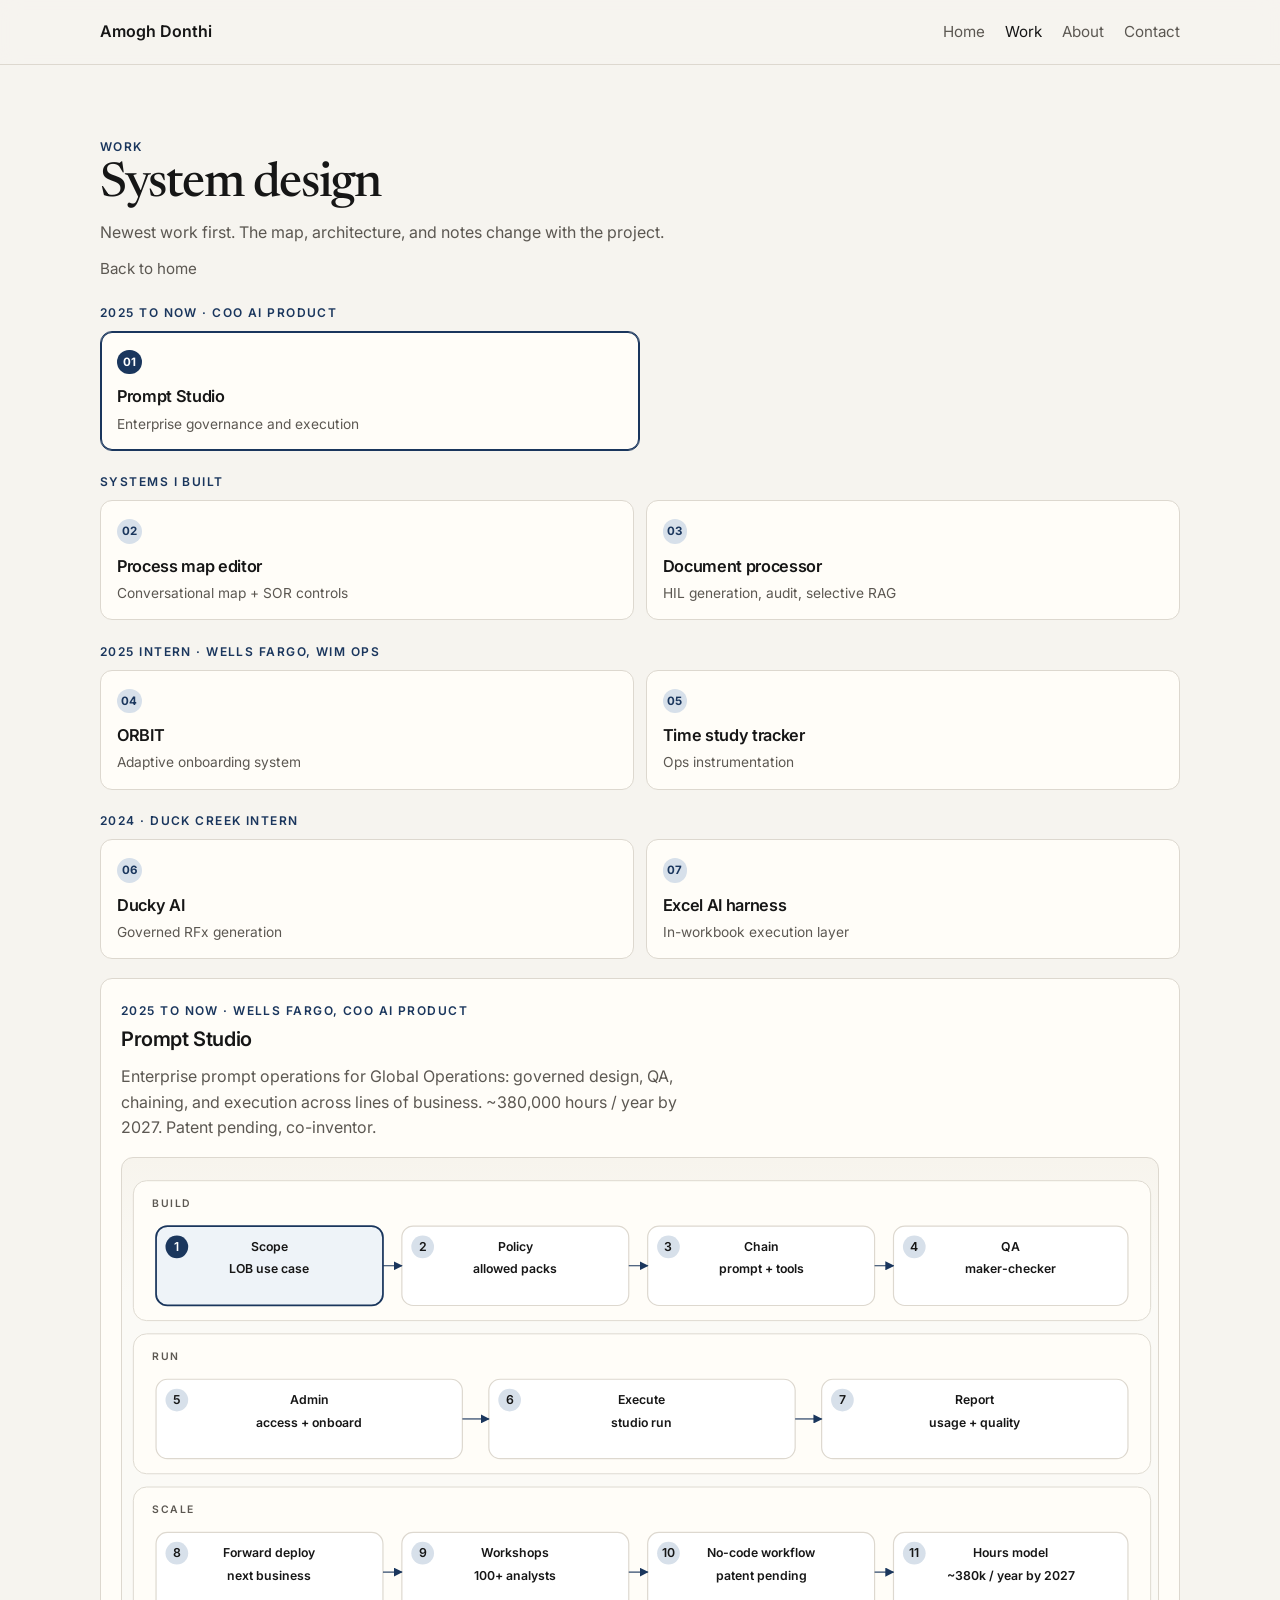
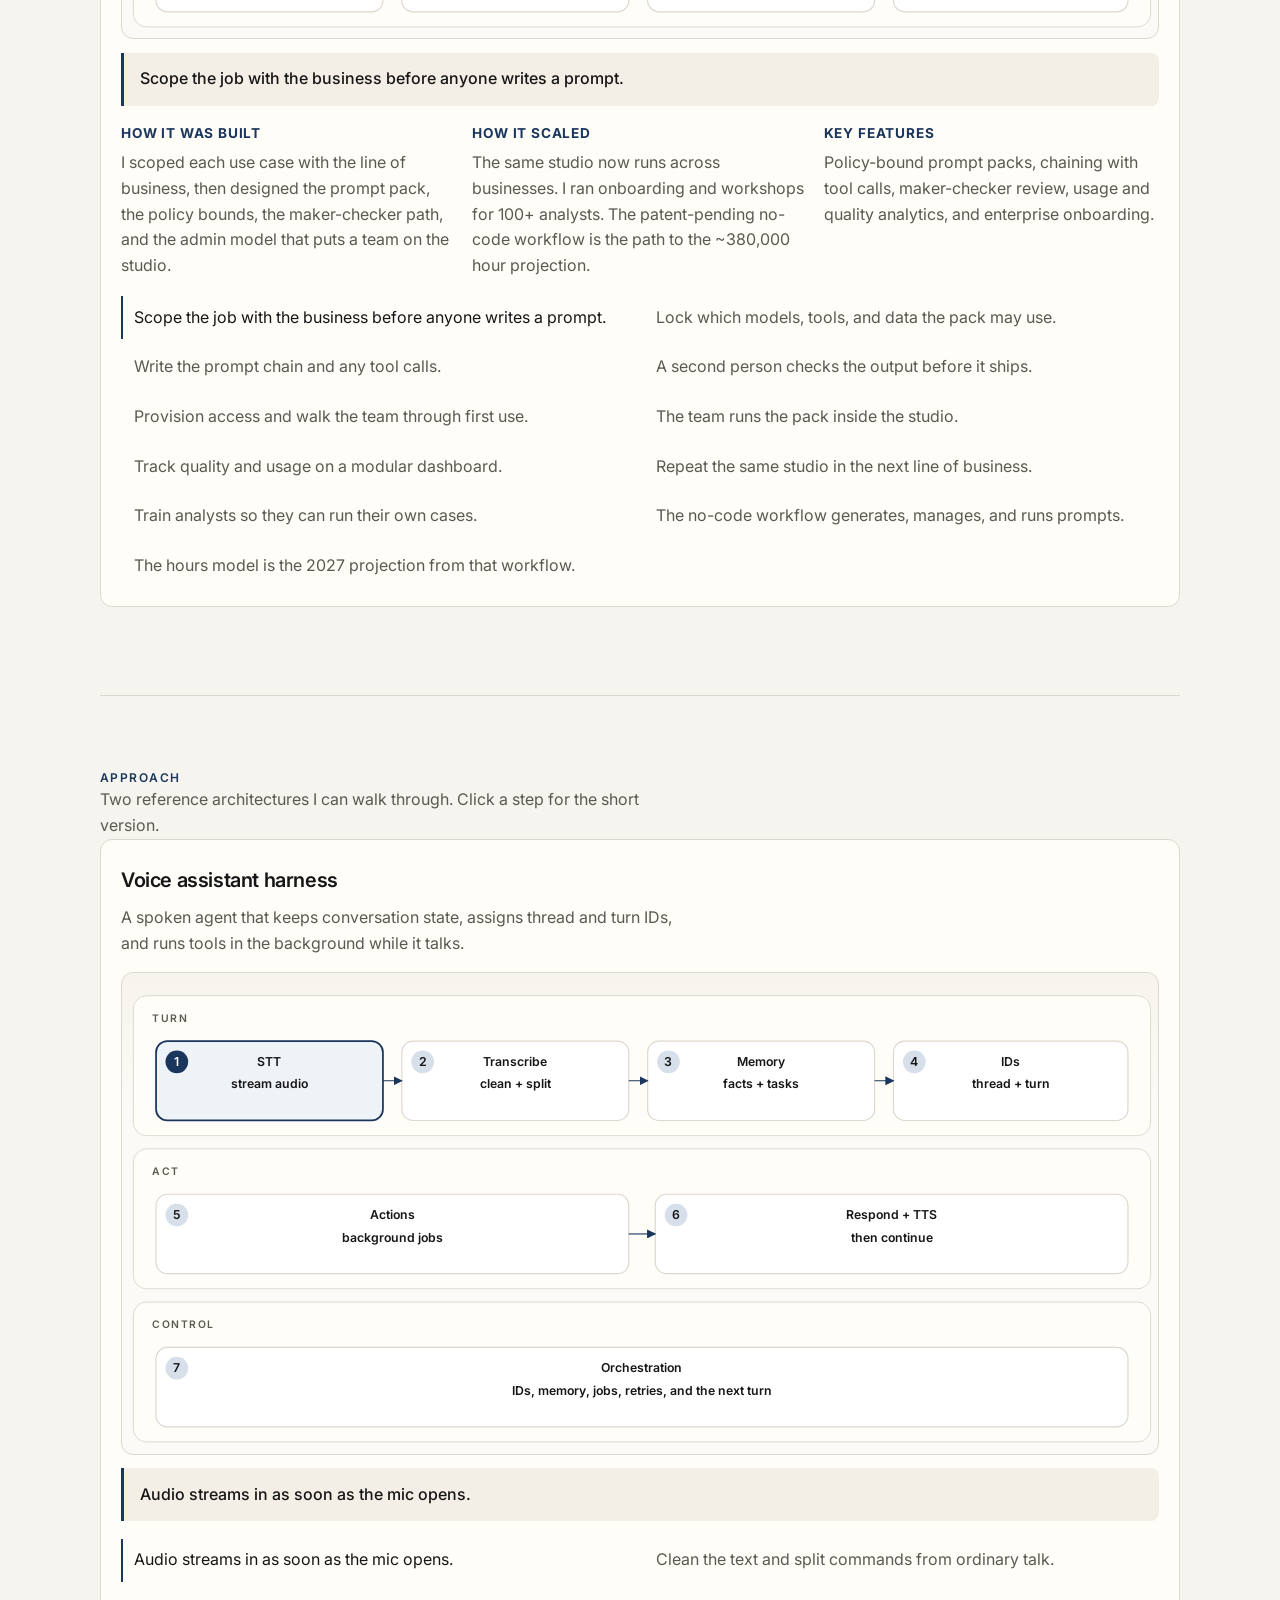
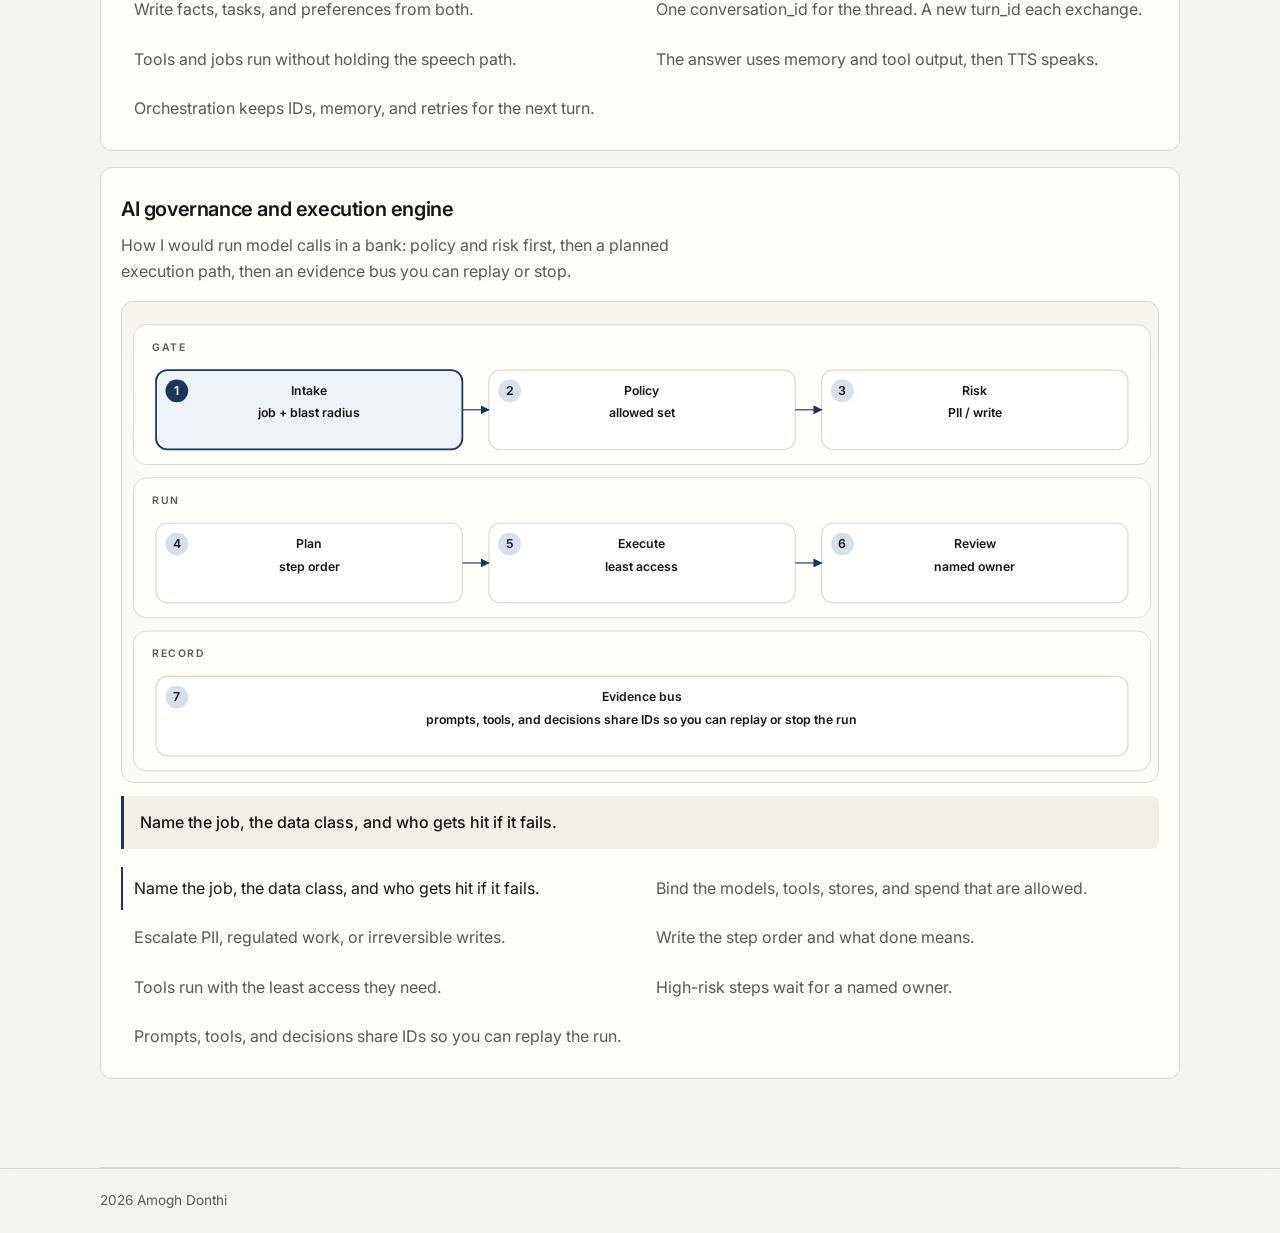
==== work.html @ f3aee554 "Add a work breakdown page and list projects newest first. Co-authored-by: Cursor <cursoragent@cursor" ====
<!DOCTYPE html>
<html lang="en">
  <head>
    <meta charset="utf-8" />
    <meta name="viewport" content="width=device-width, initial-scale=1" />
    <title>Work, Amogh Donthi</title>
    <meta
      name="description"
      content="Amogh Donthi. System design for Prompt Studio, ORBIT, and governed AI execution."
    />
    <link rel="preconnect" href="https://fonts.googleapis.com" />
    <link rel="preconnect" href="https://fonts.gstatic.com" crossorigin />
    <link
      href="https://fonts.googleapis.com/css2?family=Inter:wght@400;500;600;700&family=Newsreader:opsz,wght@6..72,500&display=swap"
      rel="stylesheet"
    />
    <link rel="stylesheet" href="styles.css" />
  </head>
  <body>
    <header class="site-header">
      <div class="wrap bar">
        <a class="logo" href="index.html">Amogh Donthi</a>
        <nav>
          <a href="index.html">Home</a>
          <a href="work.html" class="is-here">Work</a>
          <a href="index.html#about">About</a>
          <a href="index.html#contact">Contact</a>
        </nav>
      </div>
    </header>

    <main id="top">
      <section id="work" class="wrap">
        <p class="kicker">Work</p>
        <h1 class="page-title">System design</h1>
        <p class="lede">Newest work first. The map, architecture, and notes change with the project.</p>
        <p class="back"><a href="index.html">Back to home</a></p>

        <div class="era era-one">
          <p class="era-label">2025 to now · COO AI Product</p>
          <div class="acc-map" role="tablist" aria-label="Current work">
            <button type="button" role="tab" aria-selected="true" aria-controls="studio" class="acc-node is-on" data-work-tab="studio">
              <span class="acc-num">01</span>
              <strong>Prompt Studio</strong>
              <em>Enterprise governance and execution</em>
            </button>
          </div>
        </div>

        <div class="era">
          <p class="era-label">Systems I built</p>
          <div class="acc-map" role="tablist" aria-label="Built systems">
            <button type="button" role="tab" aria-selected="false" aria-controls="maps" class="acc-node" data-work-tab="maps">
              <span class="acc-num">02</span>
              <strong>Process map editor</strong>
              <em>Conversational map + SOR controls</em>
            </button>
            <button type="button" role="tab" aria-selected="false" aria-controls="docs" class="acc-node" data-work-tab="docs">
              <span class="acc-num">03</span>
              <strong>Document processor</strong>
              <em>HIL generation, audit, selective RAG</em>
            </button>
          </div>
        </div>

        <div class="era">
          <p class="era-label">2025 intern · Wells Fargo, WIM Ops</p>
          <div class="acc-map" role="tablist" aria-label="2025 intern work">
            <button type="button" role="tab" aria-selected="false" aria-controls="orbit" class="acc-node" data-work-tab="orbit">
              <span class="acc-num">04</span>
              <strong>ORBIT</strong>
              <em>Adaptive onboarding system</em>
            </button>
            <button type="button" role="tab" aria-selected="false" aria-controls="tracker" class="acc-node" data-work-tab="tracker">
              <span class="acc-num">05</span>
              <strong>Time study tracker</strong>
              <em>Ops instrumentation</em>
            </button>
          </div>
        </div>

        <div class="era">
          <p class="era-label">2024 · Duck Creek intern</p>
          <div class="acc-map" role="tablist" aria-label="2024 work">
            <button type="button" role="tab" aria-selected="false" aria-controls="ducky" class="acc-node" data-work-tab="ducky">
              <span class="acc-num">06</span>
              <strong>Ducky AI</strong>
              <em>Governed RFx generation</em>
            </button>
            <button type="button" role="tab" aria-selected="false" aria-controls="excel" class="acc-node" data-work-tab="excel">
              <span class="acc-num">07</span>
              <strong>Excel AI harness</strong>
              <em>In-workbook execution layer</em>
            </button>
          </div>
        </div>

        <article class="work-panel map" id="studio" data-work-panel="studio">
          <p class="kicker">2025 to now · Wells Fargo, COO AI Product</p>
          <h3>Prompt Studio</h3>
          <p class="lede">Enterprise prompt operations for Global Operations: governed design, QA, chaining, and execution across lines of business. ~380,000 hours / year by 2027. Patent pending, co-inventor.</p>

          <div class="diagram-shell">
            <svg class="diagram" viewBox="0 0 1100 508" role="img" aria-labelledby="map-studio">
              <title id="map-studio">Prompt Studio process map</title>
              <defs>
                <marker id="as" viewBox="0 0 10 10" refX="9" refY="5" markerWidth="8" markerHeight="8" orient="auto">
                  <path d="M0 0 L10 5 L0 10 Z" fill="#1a365d" />
                </marker>
              </defs>
              <rect class="band" x="12" y="24" width="1076" height="148" rx="14" />
              <text class="lane" x="32" y="52">Build</text>
              <g class="node is-on" data-step="scope"><rect x="36" y="72" width="240" height="84" rx="12" /><circle class="badge" cx="58" cy="94" r="12" /><text class="num" x="58" y="98">1</text><text class="ttl" x="156" y="98">Scope</text><text class="sub" x="156" y="122">LOB use case</text></g>
              <g class="node" data-step="policy"><rect x="296" y="72" width="240" height="84" rx="12" /><circle class="badge" cx="318" cy="94" r="12" /><text class="num" x="318" y="98">2</text><text class="ttl" x="416" y="98">Policy</text><text class="sub" x="416" y="122">allowed packs</text></g>
              <g class="node" data-step="chain"><rect x="556" y="72" width="240" height="84" rx="12" /><circle class="badge" cx="578" cy="94" r="12" /><text class="num" x="578" y="98">3</text><text class="ttl" x="676" y="98">Chain</text><text class="sub" x="676" y="122">prompt + tools</text></g>
              <g class="node" data-step="qa"><rect x="816" y="72" width="248" height="84" rx="12" /><circle class="badge" cx="838" cy="94" r="12" /><text class="num" x="838" y="98">4</text><text class="ttl" x="940" y="98">QA</text><text class="sub" x="940" y="122">maker-checker</text></g>
              <path class="flow" marker-end="url(#as)" d="M276 114 H296" />
              <path class="flow" marker-end="url(#as)" d="M536 114 H556" />
              <path class="flow" marker-end="url(#as)" d="M796 114 H816" />
              <rect class="band" x="12" y="186" width="1076" height="148" rx="14" />
              <text class="lane" x="32" y="214">Run</text>
              <g class="node" data-step="admin"><rect x="36" y="234" width="324" height="84" rx="12" /><circle class="badge" cx="58" cy="256" r="12" /><text class="num" x="58" y="260">5</text><text class="ttl" x="198" y="260">Admin</text><text class="sub" x="198" y="284">access + onboard</text></g>
              <g class="node" data-step="run"><rect x="388" y="234" width="324" height="84" rx="12" /><circle class="badge" cx="410" cy="256" r="12" /><text class="num" x="410" y="260">6</text><text class="ttl" x="550" y="260">Execute</text><text class="sub" x="550" y="284">studio run</text></g>
              <g class="node" data-step="report"><rect x="740" y="234" width="324" height="84" rx="12" /><circle class="badge" cx="762" cy="256" r="12" /><text class="num" x="762" y="260">7</text><text class="ttl" x="902" y="260">Report</text><text class="sub" x="902" y="284">usage + quality</text></g>
              <path class="flow" marker-end="url(#as)" d="M360 276 H388" />
              <path class="flow" marker-end="url(#as)" d="M712 276 H740" />
              <rect class="band" x="12" y="348" width="1076" height="148" rx="14" />
              <text class="lane" x="32" y="376">Scale</text>
              <g class="node" data-step="deploy"><rect x="36" y="396" width="240" height="84" rx="12" /><circle class="badge" cx="58" cy="418" r="12" /><text class="num" x="58" y="422">8</text><text class="ttl" x="156" y="422">Forward deploy</text><text class="sub" x="156" y="446">next business</text></g>
              <g class="node" data-step="teach"><rect x="296" y="396" width="240" height="84" rx="12" /><circle class="badge" cx="318" cy="418" r="12" /><text class="num" x="318" y="422">9</text><text class="ttl" x="416" y="422">Workshops</text><text class="sub" x="416" y="446">100+ analysts</text></g>
              <g class="node" data-step="patent"><rect x="556" y="396" width="240" height="84" rx="12" /><circle class="badge" cx="578" cy="418" r="12" /><text class="num" x="578" y="422">10</text><text class="ttl" x="676" y="422">No-code workflow</text><text class="sub" x="676" y="446">patent pending</text></g>
              <g class="node" data-step="hours"><rect x="816" y="396" width="248" height="84" rx="12" /><circle class="badge" cx="838" cy="418" r="12" /><text class="num" x="838" y="422">11</text><text class="ttl" x="940" y="422">Hours model</text><text class="sub" x="940" y="446">~380k / year by 2027</text></g>
              <path class="flow" marker-end="url(#as)" d="M276 438 H296" />
              <path class="flow" marker-end="url(#as)" d="M536 438 H556" />
              <path class="flow" marker-end="url(#as)" d="M796 438 H816" />
            </svg>
          </div>
          <p class="step-card">Scope the job with the business before anyone writes a prompt.</p>

          <div class="notes">
            <div>
              <h4>How it was built</h4>
              <p>I scoped each use case with the line of business, then designed the prompt pack, the policy bounds, the maker-checker path, and the admin model that puts a team on the studio.</p>
            </div>
            <div>
              <h4>How it scaled</h4>
              <p>The same studio now runs across businesses. I ran onboarding and workshops for 100+ analysts. The patent-pending no-code workflow is the path to the ~380,000 hour projection.</p>
            </div>
            <div>
              <h4>Key features</h4>
              <p>Policy-bound prompt packs, chaining with tool calls, maker-checker review, usage and quality analytics, and enterprise onboarding.</p>
            </div>
          </div>
          <ol class="steps">
            <li data-step="scope" class="is-on">Scope the job with the business before anyone writes a prompt.</li>
            <li data-step="policy">Lock which models, tools, and data the pack may use.</li>
            <li data-step="chain">Write the prompt chain and any tool calls.</li>
            <li data-step="qa">A second person checks the output before it ships.</li>
            <li data-step="admin">Provision access and walk the team through first use.</li>
            <li data-step="run">The team runs the pack inside the studio.</li>
            <li data-step="report">Track quality and usage on a modular dashboard.</li>
            <li data-step="deploy">Repeat the same studio in the next line of business.</li>
            <li data-step="teach">Train analysts so they can run their own cases.</li>
            <li data-step="patent">The no-code workflow generates, manages, and runs prompts.</li>
            <li data-step="hours">The hours model is the 2027 projection from that workflow.</li>
          </ol>
        </article>

        <article class="work-panel map" id="orbit" data-work-panel="orbit" hidden>
          <p class="kicker">2025 · Wells Fargo intern, WIM Ops</p>
          <h3>ORBIT</h3>
          <p class="lede">A state-aware onboarding system. Learner profile, content library, progress events, adaptive engine, in-flow mentor, and a manager progress view. $27M to $45M if fully rolled out at 3 to 5 percent ROI.</p>

          <div class="diagram-shell">
            <svg class="diagram" viewBox="0 0 1100 508" role="img" aria-labelledby="map-orbit">
              <title id="map-orbit">ORBIT architecture</title>
              <defs>
                <marker id="ao" viewBox="0 0 10 10" refX="9" refY="5" markerWidth="8" markerHeight="8" orient="auto">
                  <path d="M0 0 L10 5 L0 10 Z" fill="#1a365d" />
                </marker>
              </defs>
              <rect class="band" x="12" y="24" width="1076" height="148" rx="14" />
              <text class="lane" x="32" y="52">Data</text>
              <g class="node is-on" data-step="profile"><rect x="36" y="72" width="324" height="84" rx="12" /><circle class="badge" cx="58" cy="94" r="12" /><text class="num" x="58" y="98">1</text><text class="ttl" x="198" y="98">Learner profile</text><text class="sub" x="198" y="122">role, skill, history</text></g>
              <g class="node" data-step="library"><rect x="388" y="72" width="324" height="84" rx="12" /><circle class="badge" cx="410" cy="94" r="12" /><text class="num" x="410" y="98">2</text><text class="ttl" x="550" y="98">Content library</text><text class="sub" x="550" y="122">modules + checks</text></g>
              <g class="node" data-step="events"><rect x="740" y="72" width="324" height="84" rx="12" /><circle class="badge" cx="762" cy="94" r="12" /><text class="num" x="762" y="98">3</text><text class="ttl" x="902" y="98">Progress events</text><text class="sub" x="902" y="122">answers + time</text></g>
              <path class="flow" marker-end="url(#ao)" d="M360 114 H388" />
              <path class="flow" marker-end="url(#ao)" d="M712 114 H740" />
              <rect class="band" x="12" y="186" width="1076" height="148" rx="14" />
              <text class="lane" x="32" y="214">Services</text>
              <g class="node" data-step="engine"><rect x="36" y="234" width="324" height="84" rx="12" /><circle class="badge" cx="58" cy="256" r="12" /><text class="num" x="58" y="260">4</text><text class="ttl" x="198" y="260">Adaptive engine</text><text class="sub" x="198" y="284">next lesson from state</text></g>
              <g class="node" data-step="mentor"><rect x="388" y="234" width="324" height="84" rx="12" /><circle class="badge" cx="410" cy="256" r="12" /><text class="num" x="410" y="260">5</text><text class="ttl" x="550" y="260">Mentor</text><text class="sub" x="550" y="284">in-flow answers</text></g>
              <g class="node" data-step="mgrview"><rect x="740" y="234" width="324" height="84" rx="12" /><circle class="badge" cx="762" cy="256" r="12" /><text class="num" x="762" y="260">6</text><text class="ttl" x="902" y="260">Manager view</text><text class="sub" x="902" y="284">progress read-model</text></g>
              <path class="flow" marker-end="url(#ao)" d="M360 276 H388" />
              <path class="flow" marker-end="url(#ao)" d="M712 276 H740" />
              <rect class="band" x="12" y="348" width="1076" height="148" rx="14" />
              <text class="lane" x="32" y="376">Ship</text>
              <g class="node" data-step="capstone"><rect x="36" y="396" width="324" height="84" rx="12" /><circle class="badge" cx="58" cy="418" r="12" /><text class="num" x="58" y="422">7</text><text class="ttl" x="198" y="422">Capstone build</text><text class="sub" x="198" y="446">first working loop</text></g>
              <g class="node" data-step="poc"><rect x="388" y="396" width="324" height="84" rx="12" /><circle class="badge" cx="410" cy="418" r="12" /><text class="num" x="410" y="422">8</text><text class="ttl" x="550" y="422">POC in WIM Ops</text><text class="sub" x="550" y="446">proved the loop</text></g>
              <g class="node" data-step="rollout"><rect x="740" y="396" width="324" height="84" rx="12" /><circle class="badge" cx="762" cy="418" r="12" /><text class="num" x="762" y="422">9</text><text class="ttl" x="902" y="422">Rollout case</text><text class="sub" x="902" y="446">$27M to $45M / year</text></g>
              <path class="flow" marker-end="url(#ao)" d="M360 438 H388" />
              <path class="flow" marker-end="url(#ao)" d="M712 438 H740" />
            </svg>
          </div>
          <p class="step-card">Store the new hire's role, completed work, and skill state.</p>

          <div class="notes">
            <div>
              <h4>How it would be built</h4>
              <p>A profile stores role, completed work, and skill state. A library holds modules and checks. An engine selects the next lesson from that state. A mentor answers in the same session. Managers read a progress view from the event stream.</p>
            </div>
            <div>
              <h4>How it scaled</h4>
              <p>I led the capstone. The team shipped the first working loop in WIM Ops. The full-rollout case uses a 3 to 5 percent ROI and $27M to $45M a year.</p>
            </div>
            <div>
              <h4>Key features</h4>
              <p>Learner profile, event-driven progress, adaptive next-step, in-flow mentor, and a manager read-model.</p>
            </div>
          </div>
          <ol class="steps">
            <li data-step="profile" class="is-on">Store the new hire's role, completed work, and skill state.</li>
            <li data-step="library">Keep modules and checks in a content library.</li>
            <li data-step="events">Write answers and time-on-task as progress events.</li>
            <li data-step="engine">The engine picks the next lesson from current state.</li>
            <li data-step="mentor">The mentor answers questions inside the same session.</li>
            <li data-step="mgrview">Managers read a progress view from those events.</li>
            <li data-step="capstone">A capstone team built the first working loop.</li>
            <li data-step="poc">The POC showed the loop could run in WIM Ops.</li>
            <li data-step="rollout">Full rollout is the $27M to $45M case at 3 to 5 percent ROI.</li>
          </ol>
        </article>

        <article class="work-panel map" id="ducky" data-work-panel="ducky" hidden>
          <p class="kicker">2024 · Duck Creek intern</p>
          <h3>Ducky AI</h3>
          <p class="lede">GenAI RFx generation over a governed corpus. Natural-language query, first-pass draft, then human edit before anything leaves. 90% faster creation.</p>

          <div class="diagram-shell">
            <svg class="diagram" viewBox="0 0 1100 508" role="img" aria-labelledby="map-ducky">
              <title id="map-ducky">Ducky AI process map</title>
              <defs>
                <marker id="ad" viewBox="0 0 10 10" refX="9" refY="5" markerWidth="8" markerHeight="8" orient="auto">
                  <path d="M0 0 L10 5 L0 10 Z" fill="#1a365d" />
                </marker>
              </defs>
              <rect class="band" x="12" y="24" width="1076" height="148" rx="14" />
              <text class="lane" x="32" y="52">Build</text>
              <g class="node is-on" data-step="corpus"><rect x="36" y="72" width="324" height="84" rx="12" /><circle class="badge" cx="58" cy="94" r="12" /><text class="num" x="58" y="98">1</text><text class="ttl" x="198" y="98">Corpus</text><text class="sub" x="198" y="122">RFx data</text></g>
              <g class="node" data-step="ask"><rect x="388" y="72" width="324" height="84" rx="12" /><circle class="badge" cx="410" cy="94" r="12" /><text class="num" x="410" y="98">2</text><text class="ttl" x="550" y="98">Ask</text><text class="sub" x="550" y="122">plain language</text></g>
              <g class="node" data-step="draft"><rect x="740" y="72" width="324" height="84" rx="12" /><circle class="badge" cx="762" cy="94" r="12" /><text class="num" x="762" y="98">3</text><text class="ttl" x="902" y="98">Draft</text><text class="sub" x="902" y="122">GenAI material</text></g>
              <path class="flow" marker-end="url(#ad)" d="M360 114 H388" />
              <path class="flow" marker-end="url(#ad)" d="M712 114 H740" />
              <rect class="band" x="12" y="186" width="1076" height="148" rx="14" />
              <text class="lane" x="32" y="214">Review</text>
              <g class="node" data-step="edit"><rect x="36" y="234" width="500" height="84" rx="12" /><circle class="badge" cx="58" cy="256" r="12" /><text class="num" x="58" y="260">4</text><text class="ttl" x="286" y="260">Edit</text><text class="sub" x="286" y="284">human review</text></g>
              <g class="node" data-step="send"><rect x="564" y="234" width="500" height="84" rx="12" /><circle class="badge" cx="586" cy="256" r="12" /><text class="num" x="586" y="260">5</text><text class="ttl" x="814" y="260">Send</text><text class="sub" x="814" y="284">response package</text></g>
              <path class="flow" marker-end="url(#ad)" d="M536 276 H564" />
              <rect class="band" x="12" y="348" width="1076" height="148" rx="14" />
              <text class="lane" x="32" y="376">Scale</text>
              <g class="node" data-step="cut"><rect x="36" y="396" width="324" height="84" rx="12" /><circle class="badge" cx="58" cy="418" r="12" /><text class="num" x="58" y="422">6</text><text class="ttl" x="198" y="422">90% faster drafts</text><text class="sub" x="198" y="446">RFx creation time</text></g>
              <g class="node" data-step="dash"><rect x="388" y="396" width="324" height="84" rx="12" /><circle class="badge" cx="410" cy="418" r="12" /><text class="num" x="410" y="422">7</text><text class="ttl" x="550" y="422">Live dashboard</text><text class="sub" x="550" y="446">discovery metrics</text></g>
              <g class="node" data-step="sf"><rect x="740" y="396" width="324" height="84" rx="12" /><circle class="badge" cx="762" cy="418" r="12" /><text class="num" x="762" y="422">8</text><text class="ttl" x="902" y="422">Salesforce reports</text><text class="sub" x="902" y="446">83% less time, 200+ demos</text></g>
              <path class="flow" marker-end="url(#ad)" d="M360 438 H388" />
              <path class="flow" marker-end="url(#ad)" d="M712 438 H740" />
            </svg>
          </div>
          <p class="step-card">Load the RFx set the team already has.</p>

          <div class="notes">
            <div>
              <h4>How it was built</h4>
              <p>I put the team's RFx corpus behind a natural-language query, generated a first-pass draft, then required a human edit before the package left.</p>
            </div>
            <div>
              <h4>How it scaled</h4>
              <p>Draft time dropped 90 percent. The same internship also shipped a discovery dashboard and Salesforce reporting used on more than 200 demos a month, cutting validation time 83 percent.</p>
            </div>
            <div>
              <h4>Key features</h4>
              <p>Governed corpus query, draft generation, human review gate, live discovery metrics, and Salesforce-backed validation.</p>
            </div>
          </div>
          <ol class="steps">
            <li data-step="corpus" class="is-on">Load the RFx set the team already has.</li>
            <li data-step="ask">Ask for a section in ordinary language.</li>
            <li data-step="draft">The model writes the first pass.</li>
            <li data-step="edit">A person edits before it leaves the building.</li>
            <li data-step="send">The package goes out as a normal RFx response.</li>
            <li data-step="cut">Creation time dropped 90 percent.</li>
            <li data-step="dash">A live dashboard showed discovery impact.</li>
            <li data-step="sf">Salesforce reporting cut validation time 83 percent.</li>
          </ol>
        </article>

        <article class="work-panel map" id="excel" data-work-panel="excel" hidden>
          <p class="kicker">2024 · Duck Creek intern</p>
          <h3>Excel AI harness</h3>
          <p class="lede">An in-workbook AI execution layer. VBA sends sheet context to a model, then runs the returned code in Excel. I built this in 2024, ahead of Copilot in Excel.</p>

          <div class="diagram-shell">
            <svg class="diagram" viewBox="0 0 1100 508" role="img" aria-labelledby="map-excel">
              <title id="map-excel">Excel AI harness</title>
              <defs>
                <marker id="ax" viewBox="0 0 10 10" refX="9" refY="5" markerWidth="8" markerHeight="8" orient="auto">
                  <path d="M0 0 L10 5 L0 10 Z" fill="#1a365d" />
                </marker>
              </defs>
              <rect class="band" x="12" y="24" width="1076" height="148" rx="14" />
              <text class="lane" x="32" y="52">Ask</text>
              <g class="node is-on" data-step="ctx"><rect x="36" y="72" width="324" height="84" rx="12" /><circle class="badge" cx="58" cy="94" r="12" /><text class="num" x="58" y="98">1</text><text class="ttl" x="198" y="98">Sheet context</text><text class="sub" x="198" y="122">range + workbook</text></g>
              <g class="node" data-step="prompt"><rect x="388" y="72" width="324" height="84" rx="12" /><circle class="badge" cx="410" cy="94" r="12" /><text class="num" x="410" y="98">2</text><text class="ttl" x="550" y="98">Prompt</text><text class="sub" x="550" y="122">what to do in Excel</text></g>
              <g class="node" data-step="api"><rect x="740" y="72" width="324" height="84" rx="12" /><circle class="badge" cx="762" cy="94" r="12" /><text class="num" x="762" y="98">3</text><text class="ttl" x="902" y="98">AI API</text><text class="sub" x="902" y="122">VBA HTTP call</text></g>
              <path class="flow" marker-end="url(#ax)" d="M360 114 H388" />
              <path class="flow" marker-end="url(#ax)" d="M712 114 H740" />
              <rect class="band" x="12" y="186" width="1076" height="148" rx="14" />
              <text class="lane" x="32" y="214">Execute</text>
              <g class="node" data-step="code"><rect x="36" y="234" width="324" height="84" rx="12" /><circle class="badge" cx="58" cy="256" r="12" /><text class="num" x="58" y="260">4</text><text class="ttl" x="198" y="260">Returned code</text><text class="sub" x="198" y="284">commands from the model</text></g>
              <g class="node" data-step="runvba"><rect x="388" y="234" width="324" height="84" rx="12" /><circle class="badge" cx="410" cy="256" r="12" /><text class="num" x="410" y="260">5</text><text class="ttl" x="550" y="260">Run in VBA</text><text class="sub" x="550" y="284">execute in the sheet</text></g>
              <g class="node" data-step="write"><rect x="740" y="234" width="324" height="84" rx="12" /><circle class="badge" cx="762" cy="256" r="12" /><text class="num" x="762" y="260">6</text><text class="ttl" x="902" y="260">Write cells</text><text class="sub" x="902" y="284">result in the workbook</text></g>
              <path class="flow" marker-end="url(#ax)" d="M360 276 H388" />
              <path class="flow" marker-end="url(#ax)" d="M712 276 H740" />
              <rect class="band" x="12" y="348" width="1076" height="148" rx="14" />
              <text class="lane" x="32" y="376">Use</text>
              <g class="node" data-step="cmd"><rect x="36" y="396" width="500" height="84" rx="12" /><circle class="badge" cx="58" cy="418" r="12" /><text class="num" x="58" y="422">7</text><text class="ttl" x="286" y="422">In-sheet commands</text><text class="sub" x="286" y="446">ask, then the sheet changes</text></g>
              <g class="node" data-step="harness"><rect x="564" y="396" width="500" height="84" rx="12" /><circle class="badge" cx="586" cy="418" r="12" /><text class="num" x="586" y="422">8</text><text class="ttl" x="814" y="422">Excel harness</text><text class="sub" x="814" y="446">2024, before Copilot in Excel</text></g>
              <path class="flow" marker-end="url(#ax)" d="M536 438 H564" />
            </svg>
          </div>
          <p class="step-card">Read the active range and workbook context.</p>

          <div class="notes">
            <div>
              <h4>How it was built</h4>
              <p>A VBA macro sends range and workbook context to an AI API. The model returns commands as code. The macro executes those commands in Excel and writes the result back to the sheet.</p>
            </div>
            <div>
              <h4>How it scaled</h4>
              <p>The same execution layer can fill, format, or calculate from a prompt without leaving the workbook.</p>
            </div>
            <div>
              <h4>Key features</h4>
              <p>Sheet-context capture, VBA-to-API call, in-sheet code execution, and iterative commands from the workbook.</p>
            </div>
          </div>
          <ol class="steps">
            <li data-step="ctx" class="is-on">Read the active range and workbook context.</li>
            <li data-step="prompt">Say what should happen in the sheet.</li>
            <li data-step="api">The VBA macro calls the AI API.</li>
            <li data-step="code">The model returns commands as code.</li>
            <li data-step="runvba">VBA executes those commands in Excel.</li>
            <li data-step="write">The result lands in the workbook cells.</li>
            <li data-step="cmd">You stay in the sheet and keep asking.</li>
            <li data-step="harness">This was an Excel harness I built in 2024, ahead of Copilot in Excel.</li>
          </ol>
        </article>

        <article class="work-panel map" id="tracker" data-work-panel="tracker" hidden>
          <p class="kicker">2025 · Wells Fargo intern, WIM Ops</p>
          <h3>Time study tracker</h3>
          <p class="lede">Ops instrumentation in VBA: track, log, and notate a running study, write fields to cells, then tabulate and chart the selection. Throughput went from 2 studies a week to 8. ~$300K soft save. I also automated CDSC worksheets from 5 hours to 3.</p>

          <div class="diagram-shell">
            <svg class="diagram" viewBox="0 0 1100 508" role="img" aria-labelledby="map-tracker">
              <title id="map-tracker">Time study tracker</title>
              <defs>
                <marker id="at" viewBox="0 0 10 10" refX="9" refY="5" markerWidth="8" markerHeight="8" orient="auto">
                  <path d="M0 0 L10 5 L0 10 Z" fill="#1a365d" />
                </marker>
              </defs>
              <rect class="band" x="12" y="24" width="1076" height="148" rx="14" />
              <text class="lane" x="32" y="52">Capture</text>
              <g class="node is-on" data-step="track"><rect x="36" y="72" width="324" height="84" rx="12" /><circle class="badge" cx="58" cy="94" r="12" /><text class="num" x="58" y="98">1</text><text class="ttl" x="198" y="98">Track</text><text class="sub" x="198" y="122">running study time</text></g>
              <g class="node" data-step="log"><rect x="388" y="72" width="324" height="84" rx="12" /><circle class="badge" cx="410" cy="94" r="12" /><text class="num" x="410" y="98">2</text><text class="ttl" x="550" y="98">Log</text><text class="sub" x="550" y="122">write each interval</text></g>
              <g class="node" data-step="note"><rect x="740" y="72" width="324" height="84" rx="12" /><circle class="badge" cx="762" cy="94" r="12" /><text class="num" x="762" y="98">3</text><text class="ttl" x="902" y="98">Notate</text><text class="sub" x="902" y="122">label the observation</text></g>
              <path class="flow" marker-end="url(#at)" d="M360 114 H388" />
              <path class="flow" marker-end="url(#at)" d="M712 114 H740" />
              <rect class="band" x="12" y="186" width="1076" height="148" rx="14" />
              <text class="lane" x="32" y="214">Sheet</text>
              <g class="node" data-step="cells"><rect x="36" y="234" width="324" height="84" rx="12" /><circle class="badge" cx="58" cy="256" r="12" /><text class="num" x="58" y="260">4</text><text class="ttl" x="198" y="260">Store in cells</text><text class="sub" x="198" y="284">split fields</text></g>
              <g class="node" data-step="tabulate"><rect x="388" y="234" width="324" height="84" rx="12" /><circle class="badge" cx="410" cy="256" r="12" /><text class="num" x="410" y="260">5</text><text class="ttl" x="550" y="260">Tabulate</text><text class="sub" x="550" y="284">selected rows</text></g>
              <g class="node" data-step="viz"><rect x="740" y="234" width="324" height="84" rx="12" /><circle class="badge" cx="762" cy="256" r="12" /><text class="num" x="762" y="260">6</text><text class="ttl" x="902" y="260">Visualize</text><text class="sub" x="902" y="284">charts from the selection</text></g>
              <path class="flow" marker-end="url(#at)" d="M360 276 H388" />
              <path class="flow" marker-end="url(#at)" d="M712 276 H740" />
              <rect class="band" x="12" y="348" width="1076" height="148" rx="14" />
              <text class="lane" x="32" y="376">Scale</text>
              <g class="node" data-step="fourx"><rect x="36" y="396" width="324" height="84" rx="12" /><circle class="badge" cx="58" cy="418" r="12" /><text class="num" x="58" y="422">7</text><text class="ttl" x="198" y="422">2 to 8 studies / week</text><text class="sub" x="198" y="446">4x throughput</text></g>
              <g class="node" data-step="save"><rect x="388" y="396" width="324" height="84" rx="12" /><circle class="badge" cx="410" cy="418" r="12" /><text class="num" x="410" y="422">8</text><text class="ttl" x="550" y="422">~$300K soft save</text><text class="sub" x="550" y="446">time study work</text></g>
              <g class="node" data-step="cdsc-hours"><rect x="740" y="396" width="324" height="84" rx="12" /><circle class="badge" cx="762" cy="418" r="12" /><text class="num" x="762" y="422">9</text><text class="ttl" x="902" y="422">CDSC 5 hours to 3</text><text class="sub" x="902" y="446">worksheet automation</text></g>
              <path class="flow" marker-end="url(#at)" d="M360 438 H388" />
              <path class="flow" marker-end="url(#at)" d="M712 438 H740" />
            </svg>
          </div>
          <p class="step-card">Start the VBA timer on a running study.</p>

          <div class="notes">
            <div>
              <h4>How it was built</h4>
              <p>The macro tracks running study time, logs each interval, and notates the observation. It writes those fields into separate cells. You select rows, tabulate them, and generate charts from that selection. I also automated the CDSC worksheet.</p>
            </div>
            <div>
              <h4>How it scaled</h4>
              <p>Throughput went from two studies a week to eight. Soft savings were about $300K. CDSC prep went from five hours to three.</p>
            </div>
            <div>
              <h4>Key features</h4>
              <p>Interval capture, notation, cell-level storage, selection tabulation, and charts from that set.</p>
            </div>
          </div>
          <ol class="steps">
            <li data-step="track" class="is-on">Start the VBA timer on a running study.</li>
            <li data-step="log">Log each interval as it closes.</li>
            <li data-step="note">Notate what was observed in that interval.</li>
            <li data-step="cells">Write time, note, and study id into separate cells.</li>
            <li data-step="tabulate">Select rows and tabulate them.</li>
            <li data-step="viz">Generate visualizations from that selection.</li>
            <li data-step="fourx">Collectors moved from two studies a week to eight.</li>
            <li data-step="save">That change is the ~$300K soft save.</li>
            <li data-step="cdsc-hours">CDSC prep dropped from five hours to three.</li>
          </ol>
        </article>

        <article class="work-panel map" id="maps" data-work-panel="maps" hidden>
          <p class="kicker">Built system</p>
          <h3>Process map editor</h3>
          <p class="lede">A conversational process-map editor. Requirements and source docs become a live graph. Select a node, talk to it or edit it, and the map updates. Then connect a system of record so controls stay aligned with the live process.</p>

          <div class="diagram-shell">
            <svg class="diagram" viewBox="0 0 1100 508" role="img" aria-labelledby="map-maps">
              <title id="map-maps">Process map editor</title>
              <defs>
                <marker id="am" viewBox="0 0 10 10" refX="9" refY="5" markerWidth="8" markerHeight="8" orient="auto">
                  <path d="M0 0 L10 5 L0 10 Z" fill="#1a365d" />
                </marker>
              </defs>
              <rect class="band" x="12" y="24" width="1076" height="148" rx="14" />
              <text class="lane" x="32" y="52">Gather</text>
              <g class="node is-on" data-step="reqs"><rect x="36" y="72" width="324" height="84" rx="12" /><circle class="badge" cx="58" cy="94" r="12" /><text class="num" x="58" y="98">1</text><text class="ttl" x="198" y="98">Requirements</text><text class="sub" x="198" y="122">scope the process</text></g>
              <g class="node" data-step="bizdocs"><rect x="388" y="72" width="324" height="84" rx="12" /><circle class="badge" cx="410" cy="94" r="12" /><text class="num" x="410" y="98">2</text><text class="ttl" x="550" y="98">Business docs</text><text class="sub" x="550" y="122">existing write-ups</text></g>
              <g class="node" data-step="draw"><rect x="740" y="72" width="324" height="84" rx="12" /><circle class="badge" cx="762" cy="94" r="12" /><text class="num" x="762" y="98">3</text><text class="ttl" x="902" y="98">Generate map</text><text class="sub" x="902" y="122">first diagram</text></g>
              <path class="flow" marker-end="url(#am)" d="M360 114 H388" />
              <path class="flow" marker-end="url(#am)" d="M712 114 H740" />
              <rect class="band" x="12" y="186" width="1076" height="148" rx="14" />
              <text class="lane" x="32" y="214">Edit</text>
              <g class="node" data-step="select"><rect x="36" y="234" width="324" height="84" rx="12" /><circle class="badge" cx="58" cy="256" r="12" /><text class="num" x="58" y="260">4</text><text class="ttl" x="198" y="260">Select</text><text class="sub" x="198" y="284">click a node</text></g>
              <g class="node" data-step="talk"><rect x="388" y="234" width="324" height="84" rx="12" /><circle class="badge" cx="410" cy="256" r="12" /><text class="num" x="410" y="260">5</text><text class="ttl" x="550" y="260">Talk or edit</text><text class="sub" x="550" y="284">change the step</text></g>
              <g class="node" data-step="apply"><rect x="740" y="234" width="324" height="84" rx="12" /><circle class="badge" cx="762" cy="256" r="12" /><text class="num" x="762" y="260">6</text><text class="ttl" x="902" y="260">Apply</text><text class="sub" x="902" y="284">map updates itself</text></g>
              <path class="flow" marker-end="url(#am)" d="M360 276 H388" />
              <path class="flow" marker-end="url(#am)" d="M712 276 H740" />
              <rect class="band" x="12" y="348" width="1076" height="148" rx="14" />
              <text class="lane" x="32" y="376">Align</text>
              <g class="node" data-step="sor"><rect x="36" y="396" width="500" height="84" rx="12" /><circle class="badge" cx="58" cy="418" r="12" /><text class="num" x="58" y="422">7</text><text class="ttl" x="286" y="422">Connect SOR</text><text class="sub" x="286" y="446">external system of record</text></g>
              <g class="node" data-step="controls"><rect x="564" y="396" width="500" height="84" rx="12" /><circle class="badge" cx="586" cy="418" r="12" /><text class="num" x="586" y="422">8</text><text class="ttl" x="814" y="422">Align controls</text><text class="sub" x="814" y="446">map matches the live process</text></g>
              <path class="flow" marker-end="url(#am)" d="M536 438 H564" />
            </svg>
          </div>
          <p class="step-card">Collect the requirements that name the process.</p>

          <div class="notes">
            <div>
              <h4>How it was built</h4>
              <p>Requirements and existing business docs generate the first process map. You select a node, edit it, or describe the change in language. The diagram updates from that input.</p>
            </div>
            <div>
              <h4>How it scaled</h4>
              <p>The same map can connect to an external system of record so controls stay aligned with the live process.</p>
            </div>
            <div>
              <h4>Key features</h4>
              <p>Document intake, conversational node edit, automatic graph updates, and system-of-record control alignment.</p>
            </div>
          </div>
          <ol class="steps">
            <li data-step="reqs" class="is-on">Collect the requirements that name the process.</li>
            <li data-step="bizdocs">Pull in the write-ups the team already has.</li>
            <li data-step="draw">Generate the first process map from that set.</li>
            <li data-step="select">Click a node on the map.</li>
            <li data-step="talk">Edit the step or describe the change in language.</li>
            <li data-step="apply">The diagram updates from that change.</li>
            <li data-step="sor">Connect an external system of record.</li>
            <li data-step="controls">Align the map controls with the live process.</li>
          </ol>
        </article>

        <article class="work-panel map" id="docs" data-work-panel="docs" hidden>
          <p class="kicker">Built system</p>
          <h3>Document processor</h3>
          <p class="lede">Large-document intake reduced to a minimized reasoning set. That set drives a standard output document, human-in-the-loop review, a full-step audit log, and selective RAG for later agent work.</p>

          <div class="diagram-shell">
            <svg class="diagram" viewBox="0 0 1100 508" role="img" aria-labelledby="map-docs">
              <title id="map-docs">Document processor</title>
              <defs>
                <marker id="adoc" viewBox="0 0 10 10" refX="9" refY="5" markerWidth="8" markerHeight="8" orient="auto">
                  <path d="M0 0 L10 5 L0 10 Z" fill="#1a365d" />
                </marker>
              </defs>
              <rect class="band" x="12" y="24" width="1076" height="148" rx="14" />
              <text class="lane" x="32" y="52">Intake</text>
              <g class="node is-on" data-step="collect"><rect x="36" y="72" width="324" height="84" rx="12" /><circle class="badge" cx="58" cy="94" r="12" /><text class="num" x="58" y="98">1</text><text class="ttl" x="198" y="98">Collect</text><text class="sub" x="198" y="122">PDFs, sheets, files</text></g>
              <g class="node" data-step="minimize"><rect x="388" y="72" width="324" height="84" rx="12" /><circle class="badge" cx="410" cy="94" r="12" /><text class="num" x="410" y="98">2</text><text class="ttl" x="550" y="98">Minimize</text><text class="sub" x="550" y="122">working set for reasoning</text></g>
              <g class="node" data-step="semantic"><rect x="740" y="72" width="324" height="84" rx="12" /><circle class="badge" cx="762" cy="94" r="12" /><text class="num" x="762" y="98">3</text><text class="ttl" x="902" y="98">Semantic store</text><text class="sub" x="902" y="122">reason over the set</text></g>
              <path class="flow" marker-end="url(#adoc)" d="M360 114 H388" />
              <path class="flow" marker-end="url(#adoc)" d="M712 114 H740" />
              <rect class="band" x="12" y="186" width="1076" height="148" rx="14" />
              <text class="lane" x="32" y="214">Generate</text>
              <g class="node" data-step="reason"><rect x="36" y="234" width="324" height="84" rx="12" /><circle class="badge" cx="58" cy="256" r="12" /><text class="num" x="58" y="260">4</text><text class="ttl" x="198" y="260">Reason</text><text class="sub" x="198" y="284">over the reduced set</text></g>
              <g class="node" data-step="output"><rect x="388" y="234" width="324" height="84" rx="12" /><circle class="badge" cx="410" cy="256" r="12" /><text class="num" x="410" y="260">5</text><text class="ttl" x="550" y="260">Standard output</text><text class="sub" x="550" y="284">generated document</text></g>
              <g class="node" data-step="hil"><rect x="740" y="234" width="324" height="84" rx="12" /><circle class="badge" cx="762" cy="256" r="12" /><text class="num" x="762" y="260">6</text><text class="ttl" x="902" y="260">HIL review</text><text class="sub" x="902" y="284">approve before ship</text></g>
              <path class="flow" marker-end="url(#adoc)" d="M360 276 H388" />
              <path class="flow" marker-end="url(#adoc)" d="M712 276 H740" />
              <rect class="band" x="12" y="348" width="1076" height="148" rx="14" />
              <text class="lane" x="32" y="376">Govern</text>
              <g class="node" data-step="audit"><rect x="36" y="396" width="500" height="84" rx="12" /><circle class="badge" cx="58" cy="418" r="12" /><text class="num" x="58" y="422">7</text><text class="ttl" x="286" y="422">Audit log</text><text class="sub" x="286" y="446">intake and creation, every step</text></g>
              <g class="node" data-step="rag"><rect x="564" y="396" width="500" height="84" rx="12" /><circle class="badge" cx="586" cy="418" r="12" /><text class="num" x="586" y="422">8</text><text class="ttl" x="814" y="422">Selective RAG</text><text class="sub" x="814" y="446">agent handoff</text></g>
              <path class="flow" marker-end="url(#adoc)" d="M536 438 H564" />
            </svg>
          </div>
          <p class="step-card">Bring in the PDFs, spreadsheets, and other source files.</p>

          <div class="notes">
            <div>
              <h4>How it was built</h4>
              <p>Intake reduces large PDFs and spreadsheets to a smaller working set so the model can reason over them. That set drives a standard output document. A person reviews it before it ships.</p>
            </div>
            <div>
              <h4>How it scaled</h4>
              <p>Every intake and generation step writes an audit log. The same store can be used as selective RAG when an agent needs the data later.</p>
            </div>
            <div>
              <h4>Key features</h4>
              <p>Document intake, minimized reasoning set, standard generation, human approval, full-step audit, and selective RAG handoff.</p>
            </div>
          </div>
          <ol class="steps">
            <li data-step="collect" class="is-on">Bring in the PDFs, spreadsheets, and other source files.</li>
            <li data-step="minimize">Cut them down to a working set the model can reason over.</li>
            <li data-step="semantic">Store that set so later steps use the same facts.</li>
            <li data-step="reason">Reason over the reduced set.</li>
            <li data-step="output">Generate a standard output document.</li>
            <li data-step="hil">A person reviews and approves before it ships.</li>
            <li data-step="audit">Log intake and creation at every step.</li>
            <li data-step="rag">Use the store as selective RAG when an agent needs the data.</li>
          </ol>
        </article>
      </section>

      <section id="approach" class="wrap">
        <p class="kicker">Approach</p>
        <p class="lede">Two reference architectures I can walk through. Click a step for the short version.</p>

        <article class="system map">
          <h3>Voice assistant harness</h3>
          <p class="lede">A spoken agent that keeps conversation state, assigns thread and turn IDs, and runs tools in the background while it talks.</p>
          <div class="diagram-shell">
            <svg class="diagram" viewBox="0 0 1100 508" role="img" aria-labelledby="map-voice">
              <title id="map-voice">Voice assistant harness</title>
              <defs>
                <marker id="av" viewBox="0 0 10 10" refX="9" refY="5" markerWidth="8" markerHeight="8" orient="auto">
                  <path d="M0 0 L10 5 L0 10 Z" fill="#1a365d" />
                </marker>
              </defs>
              <rect class="band" x="12" y="24" width="1076" height="148" rx="14" />
              <text class="lane" x="32" y="52">Turn</text>
              <g class="node is-on" data-step="stt"><rect x="36" y="72" width="240" height="84" rx="12" /><circle class="badge" cx="58" cy="94" r="12" /><text class="num" x="58" y="98">1</text><text class="ttl" x="156" y="98">STT</text><text class="sub" x="156" y="122">stream audio</text></g>
              <g class="node" data-step="transcribe"><rect x="296" y="72" width="240" height="84" rx="12" /><circle class="badge" cx="318" cy="94" r="12" /><text class="num" x="318" y="98">2</text><text class="ttl" x="416" y="98">Transcribe</text><text class="sub" x="416" y="122">clean + split</text></g>
              <g class="node" data-step="memory"><rect x="556" y="72" width="240" height="84" rx="12" /><circle class="badge" cx="578" cy="94" r="12" /><text class="num" x="578" y="98">3</text><text class="ttl" x="676" y="98">Memory</text><text class="sub" x="676" y="122">facts + tasks</text></g>
              <g class="node" data-step="ids"><rect x="816" y="72" width="248" height="84" rx="12" /><circle class="badge" cx="838" cy="94" r="12" /><text class="num" x="838" y="98">4</text><text class="ttl" x="940" y="98">IDs</text><text class="sub" x="940" y="122">thread + turn</text></g>
              <path class="flow" marker-end="url(#av)" d="M276 114 H296" />
              <path class="flow" marker-end="url(#av)" d="M536 114 H556" />
              <path class="flow" marker-end="url(#av)" d="M796 114 H816" />
              <rect class="band" x="12" y="186" width="1076" height="148" rx="14" />
              <text class="lane" x="32" y="214">Act</text>
              <g class="node" data-step="actions"><rect x="36" y="234" width="500" height="84" rx="12" /><circle class="badge" cx="58" cy="256" r="12" /><text class="num" x="58" y="260">5</text><text class="ttl" x="286" y="260">Actions</text><text class="sub" x="286" y="284">background jobs</text></g>
              <g class="node" data-step="response"><rect x="564" y="234" width="500" height="84" rx="12" /><circle class="badge" cx="586" cy="256" r="12" /><text class="num" x="586" y="260">6</text><text class="ttl" x="814" y="260">Respond + TTS</text><text class="sub" x="814" y="284">then continue</text></g>
              <path class="flow" marker-end="url(#av)" d="M536 276 H564" />
              <rect class="band" x="12" y="348" width="1076" height="148" rx="14" />
              <text class="lane" x="32" y="376">Control</text>
              <g class="node" data-step="orch"><rect x="36" y="396" width="1028" height="84" rx="12" /><circle class="badge" cx="58" cy="418" r="12" /><text class="num" x="58" y="422">7</text><text class="ttl" x="550" y="422">Orchestration</text><text class="sub" x="550" y="446">IDs, memory, jobs, retries, and the next turn</text></g>
            </svg>
          </div>
          <p class="step-card">Audio streams in as soon as the mic opens.</p>
          <ol class="steps">
            <li data-step="stt" class="is-on">Audio streams in as soon as the mic opens.</li>
            <li data-step="transcribe">Clean the text and split commands from ordinary talk.</li>
            <li data-step="memory">Write facts, tasks, and preferences from both.</li>
            <li data-step="ids">One conversation_id for the thread. A new turn_id each exchange.</li>
            <li data-step="actions">Tools and jobs run without holding the speech path.</li>
            <li data-step="response">The answer uses memory and tool output, then TTS speaks.</li>
            <li data-step="orch">Orchestration keeps IDs, memory, and retries for the next turn.</li>
          </ol>
        </article>

        <article class="system map">
          <h3>AI governance and execution engine</h3>
          <p class="lede">How I would run model calls in a bank: policy and risk first, then a planned execution path, then an evidence bus you can replay or stop.</p>
          <div class="diagram-shell">
            <svg class="diagram" viewBox="0 0 1100 508" role="img" aria-labelledby="map-gov">
              <title id="map-gov">Governance and execution engine</title>
              <defs>
                <marker id="ag" viewBox="0 0 10 10" refX="9" refY="5" markerWidth="8" markerHeight="8" orient="auto">
                  <path d="M0 0 L10 5 L0 10 Z" fill="#1a365d" />
                </marker>
              </defs>
              <rect class="band" x="12" y="24" width="1076" height="148" rx="14" />
              <text class="lane" x="32" y="52">Gate</text>
              <g class="node is-on" data-step="intake"><rect x="36" y="72" width="324" height="84" rx="12" /><circle class="badge" cx="58" cy="94" r="12" /><text class="num" x="58" y="98">1</text><text class="ttl" x="198" y="98">Intake</text><text class="sub" x="198" y="122">job + blast radius</text></g>
              <g class="node" data-step="policy"><rect x="388" y="72" width="324" height="84" rx="12" /><circle class="badge" cx="410" cy="94" r="12" /><text class="num" x="410" y="98">2</text><text class="ttl" x="550" y="98">Policy</text><text class="sub" x="550" y="122">allowed set</text></g>
              <g class="node" data-step="risk"><rect x="740" y="72" width="324" height="84" rx="12" /><circle class="badge" cx="762" cy="94" r="12" /><text class="num" x="762" y="98">3</text><text class="ttl" x="902" y="98">Risk</text><text class="sub" x="902" y="122">PII / write</text></g>
              <path class="flow" marker-end="url(#ag)" d="M360 114 H388" />
              <path class="flow" marker-end="url(#ag)" d="M712 114 H740" />
              <rect class="band" x="12" y="186" width="1076" height="148" rx="14" />
              <text class="lane" x="32" y="214">Run</text>
              <g class="node" data-step="plan"><rect x="36" y="234" width="324" height="84" rx="12" /><circle class="badge" cx="58" cy="256" r="12" /><text class="num" x="58" y="260">4</text><text class="ttl" x="198" y="260">Plan</text><text class="sub" x="198" y="284">step order</text></g>
              <g class="node" data-step="run"><rect x="388" y="234" width="324" height="84" rx="12" /><circle class="badge" cx="410" cy="256" r="12" /><text class="num" x="410" y="260">5</text><text class="ttl" x="550" y="260">Execute</text><text class="sub" x="550" y="284">least access</text></g>
              <g class="node" data-step="human"><rect x="740" y="234" width="324" height="84" rx="12" /><circle class="badge" cx="762" cy="256" r="12" /><text class="num" x="762" y="260">6</text><text class="ttl" x="902" y="260">Review</text><text class="sub" x="902" y="284">named owner</text></g>
              <path class="flow" marker-end="url(#ag)" d="M360 276 H388" />
              <path class="flow" marker-end="url(#ag)" d="M712 276 H740" />
              <rect class="band" x="12" y="348" width="1076" height="148" rx="14" />
              <text class="lane" x="32" y="376">Record</text>
              <g class="node" data-step="audit"><rect x="36" y="396" width="1028" height="84" rx="12" /><circle class="badge" cx="58" cy="418" r="12" /><text class="num" x="58" y="422">7</text><text class="ttl" x="550" y="422">Evidence bus</text><text class="sub" x="550" y="446">prompts, tools, and decisions share IDs so you can replay or stop the run</text></g>
            </svg>
          </div>
          <p class="step-card">Name the job, the data class, and who gets hit if it fails.</p>
          <ol class="steps">
            <li data-step="intake" class="is-on">Name the job, the data class, and who gets hit if it fails.</li>
            <li data-step="policy">Bind the models, tools, stores, and spend that are allowed.</li>
            <li data-step="risk">Escalate PII, regulated work, or irreversible writes.</li>
            <li data-step="plan">Write the step order and what done means.</li>
            <li data-step="run">Tools run with the least access they need.</li>
            <li data-step="human">High-risk steps wait for a named owner.</li>
            <li data-step="audit">Prompts, tools, and decisions share IDs so you can replay the run.</li>
          </ol>
        </article>
      </section>
    </main>

    <footer>
      <div class="wrap bar">
        <span>2026 Amogh Donthi</span>
      </div>
    </footer>
    <script src="app.js"></script>
  </body>
</html>
---- styles.css ----
:root {
  --bg: #f6f4ef;
  --fg: #161616;
  --muted: #5c5852;
  --line: #ddd8cf;
  --card: #fffdf8;
  --accent: #1a365d;
}

* {
  box-sizing: border-box;
}

html {
  scroll-behavior: smooth;
}

body {
  margin: 0;
  background: var(--bg);
  color: var(--fg);
  font-family: Inter, system-ui, sans-serif;
  line-height: 1.6;
  font-size: 16px;
}

h1 {
  font-family: Newsreader, Georgia, serif;
  font-size: clamp(2.8rem, 7vw, 4.4rem);
  font-weight: 500;
  letter-spacing: -0.03em;
  line-height: 1.05;
  margin: 0.15rem 0 0.35rem;
}

h2 {
  font-size: 1.65rem;
  font-weight: 600;
  letter-spacing: -0.02em;
  line-height: 1.25;
  margin: 0.25rem 0 1.4rem;
  max-width: 22ch;
}

h3 {
  font-size: 1.25rem;
  font-weight: 600;
  letter-spacing: -0.02em;
  margin: 0.2rem 0 0.55rem;
}

a {
  color: inherit;
  text-decoration: none;
}

p {
  margin: 0;
}

code {
  font-size: 0.88em;
}

.wrap {
  width: min(1080px, calc(100% - 2.4rem));
  margin: 0 auto;
}

.site-header,
footer {
  border-bottom: 1px solid var(--line);
  background: rgba(246, 244, 239, 0.92);
  backdrop-filter: blur(10px);
}

.site-header {
  position: sticky;
  top: 0;
  z-index: 10;
}

footer {
  border-bottom: 0;
  border-top: 1px solid var(--line);
  color: var(--muted);
  font-size: 0.85rem;
}

.bar {
  display: flex;
  align-items: center;
  justify-content: space-between;
  min-height: 64px;
  gap: 1rem;
}

.logo {
  font-weight: 600;
}

nav {
  display: flex;
  gap: 1.25rem;
  color: var(--muted);
  font-size: 0.95rem;
}

nav a:hover,
nav a.is-here {
  color: var(--fg);
}

.page-title {
  font-family: Newsreader, Georgia, serif;
  font-size: clamp(2rem, 5vw, 3rem);
  font-weight: 500;
  letter-spacing: -0.03em;
  line-height: 1.1;
  margin: 0.2rem 0 0.5rem;
  max-width: none;
}

.back {
  margin: 0.7rem 0 0.2rem;
  color: var(--muted);
  font-size: 0.95rem;
}

.back a:hover {
  color: var(--fg);
}

.results {
  list-style: none;
  margin: 1.2rem 0 0;
  padding: 0;
  display: grid;
  gap: 0.7rem;
}

.results li {
  background: var(--card);
  border: 1px solid var(--line);
  border-radius: 12px;
  padding: 1rem 1.1rem;
}

.results strong {
  display: block;
  font-size: 1.1rem;
  letter-spacing: -0.02em;
}

.results span {
  display: block;
  margin-top: 0.2rem;
  color: var(--muted);
  font-size: 0.9rem;
}

section {
  padding: 4.5rem 0;
  border-bottom: 1px solid var(--line);
  scroll-margin-top: 88px;
}

.kicker {
  font-size: 0.75rem;
  letter-spacing: 0.12em;
  text-transform: uppercase;
  color: var(--accent);
  font-weight: 600;
}

.role {
  font-size: 1.15rem;
  font-weight: 500;
  margin-bottom: 0.8rem;
}

.lede,
.about p,
.timeline p,
.system > .lede,
.notes p,
.work-panel > .lede {
  color: var(--muted);
}

.lede {
  max-width: 36rem;
}

.hero {
  display: grid;
  gap: 1.6rem;
  align-items: start;
  padding-top: 3.5rem;
}

.portrait-frame {
  width: 132px;
  height: 132px;
  border-radius: 50%;
  border: 1px solid var(--line);
  overflow: hidden;
  background: #ece8e0;
  flex-shrink: 0;
}

.portrait {
  width: 100%;
  height: 100%;
  object-fit: cover;
  object-position: 50% 22%;
  display: block;
}

.actions {
  display: flex;
  flex-wrap: wrap;
  gap: 0.7rem;
  margin-top: 1.4rem;
}

.btn {
  display: inline-flex;
  align-items: center;
  padding: 0.65rem 1.05rem;
  border-radius: 6px;
  font-weight: 600;
  font-size: 0.95rem;
}

.btn.primary {
  background: var(--accent);
  color: #fff;
}

.btn.ghost {
  border: 1px solid var(--line);
}

.btn.ghost:hover {
  border-color: var(--fg);
}

.system,
.work-panel,
.timeline li {
  background: var(--card);
  border: 1px solid var(--line);
  border-radius: 12px;
}

.era {
  margin: 1.35rem 0 0;
}

.era:last-of-type {
  margin-bottom: 1.2rem;
}

.era-label {
  margin: 0 0 0.55rem;
  font-size: 0.75rem;
  letter-spacing: 0.12em;
  text-transform: uppercase;
  color: var(--accent);
  font-weight: 600;
}

.acc-map {
  display: grid;
  grid-template-columns: 1fr 1fr;
  gap: 0.7rem;
  margin: 0 0 0.2rem;
}

.acc-node {
  appearance: none;
  display: block;
  text-align: left;
  border: 1px solid var(--line);
  background: var(--card);
  border-radius: 12px;
  padding: 1rem 1rem 0.95rem;
  font: inherit;
  color: inherit;
  cursor: pointer;
  min-height: 118px;
}

.acc-node:hover {
  border-color: #c8c0b3;
}

.acc-node.is-on {
  border-color: var(--accent);
  box-shadow: inset 0 0 0 1px var(--accent);
}

.acc-num {
  display: inline-flex;
  align-items: center;
  justify-content: center;
  width: 1.55rem;
  height: 1.55rem;
  margin-bottom: 0.55rem;
  border-radius: 50%;
  background: #d7e0ea;
  color: var(--accent);
  font-size: 0.72rem;
  font-weight: 700;
}

.acc-node.is-on .acc-num {
  background: var(--accent);
  color: #fff;
}

.acc-node strong {
  display: block;
  font-size: 1.02rem;
  font-weight: 600;
  letter-spacing: -0.02em;
}

.acc-node em {
  display: block;
  margin-top: 0.2rem;
  font-style: normal;
  font-size: 0.86rem;
  color: var(--muted);
}

.work-panel[hidden] {
  display: none;
}

.work-panel {
  scroll-margin-top: 88px;
}

.work-panel,
.system {
  padding: 1.35rem 1.25rem 1.2rem;
  margin-bottom: 1rem;
}

.notes {
  display: grid;
  gap: 1rem;
  margin: 0.4rem 0 1.1rem;
}

.notes h4 {
  margin: 0 0 0.35rem;
  font-size: 0.85rem;
  letter-spacing: 0.06em;
  text-transform: uppercase;
  color: var(--accent);
}

.diagram .lane {
  fill: var(--muted);
  font-family: Inter, sans-serif;
  font-size: 11px;
  font-weight: 600;
  letter-spacing: 0.14em;
  text-transform: uppercase;
}

.diagram .num {
  fill: var(--accent);
  font-size: 11px;
  font-weight: 700;
}

.diagram .ttl {
  font-size: 13px;
}

.diagram .sub {
  fill: var(--muted);
  font-size: 11px;
  font-weight: 500;
}

.result {
  margin-top: 0.7rem;
  color: var(--fg);
  font-weight: 500;
}

.tags {
  margin-top: 0.85rem;
  font-size: 0.8rem;
  color: var(--muted);
}

.system {
  margin-bottom: 1rem;
}

.diagram-shell {
  margin: 1rem 0 0.85rem;
  overflow-x: auto;
  border: 1px solid var(--line);
  border-radius: 12px;
  background:
    linear-gradient(180deg, #f7f4ed 0%, #fbfaf6 28%);
}

.diagram {
  display: block;
  min-width: 1040px;
  width: 100%;
  height: auto;
}

.diagram .band {
  fill: #fffdf8;
  stroke: var(--line);
}

.diagram .node {
  cursor: pointer;
}

.diagram .node:hover rect {
  stroke: var(--accent);
}

.diagram .node rect {
  fill: #fff;
  stroke: var(--line);
  stroke-width: 1.25;
}

.diagram .node text {
  fill: var(--fg);
  font-family: Inter, sans-serif;
  font-size: 13px;
  font-weight: 600;
  text-anchor: middle;
}

.diagram .badge {
  fill: #d7e0ea;
}

.diagram .node.is-on rect {
  stroke: var(--accent);
  stroke-width: 1.85;
  fill: #eef3f8;
}

.diagram .node.is-on .badge {
  fill: var(--accent);
}

.diagram .node.is-on .num {
  fill: #fff;
}

.step-card {
  margin: 0 0 1.1rem;
  padding: 0.85rem 1rem;
  border-left: 3px solid var(--accent);
  background: #f3efe6;
  border-radius: 0 8px 8px 0;
  color: var(--fg);
  font-weight: 500;
}

.flow {
  fill: none;
  stroke: var(--accent);
  stroke-width: 1.2;
}

.flow.drop {
  stroke: var(--line);
}

.rail {
  fill: #f3efe6;
  stroke: var(--line);
}

.rail-label {
  fill: var(--muted);
  font-family: Inter, sans-serif;
  font-size: 13px;
  text-anchor: middle;
}

.steps {
  list-style: none;
  margin: 0;
  padding: 0;
  display: grid;
  gap: 0.4rem;
}

.steps li {
  padding: 0.55rem 0.15rem;
  color: var(--muted);
  cursor: pointer;
  border-left: 2px solid transparent;
  padding-left: 0.7rem;
}

.steps li.is-on {
  color: var(--fg);
  border-left-color: var(--accent);
}

.timeline {
  list-style: none;
  margin: 0;
  padding: 0;
  display: grid;
  gap: 0.7rem;
}

.timeline li {
  display: grid;
  gap: 0.35rem;
  padding: 1rem 1.1rem;
}

.timeline span {
  color: var(--accent);
  font-size: 0.8rem;
  font-weight: 600;
}

.about {
  display: grid;
  gap: 1rem;
  max-width: 40rem;
}

.contact {
  border-bottom: 0;
}

@media (min-width: 800px) {
  .hero {
    grid-template-columns: 132px 1fr;
    gap: 3rem;
  }

  .results {
    grid-template-columns: 1fr 1fr;
  }

  .notes {
    grid-template-columns: 1fr 1fr 1fr;
  }

  .steps {
    grid-template-columns: 1fr 1fr;
  }

  .timeline li {
    grid-template-columns: 140px 1fr;
    align-items: start;
  }

  .acc-map {
    grid-template-columns: 1fr 1fr;
  }

  .era-one .acc-map {
    grid-template-columns: 1fr;
    max-width: 50%;
  }
}
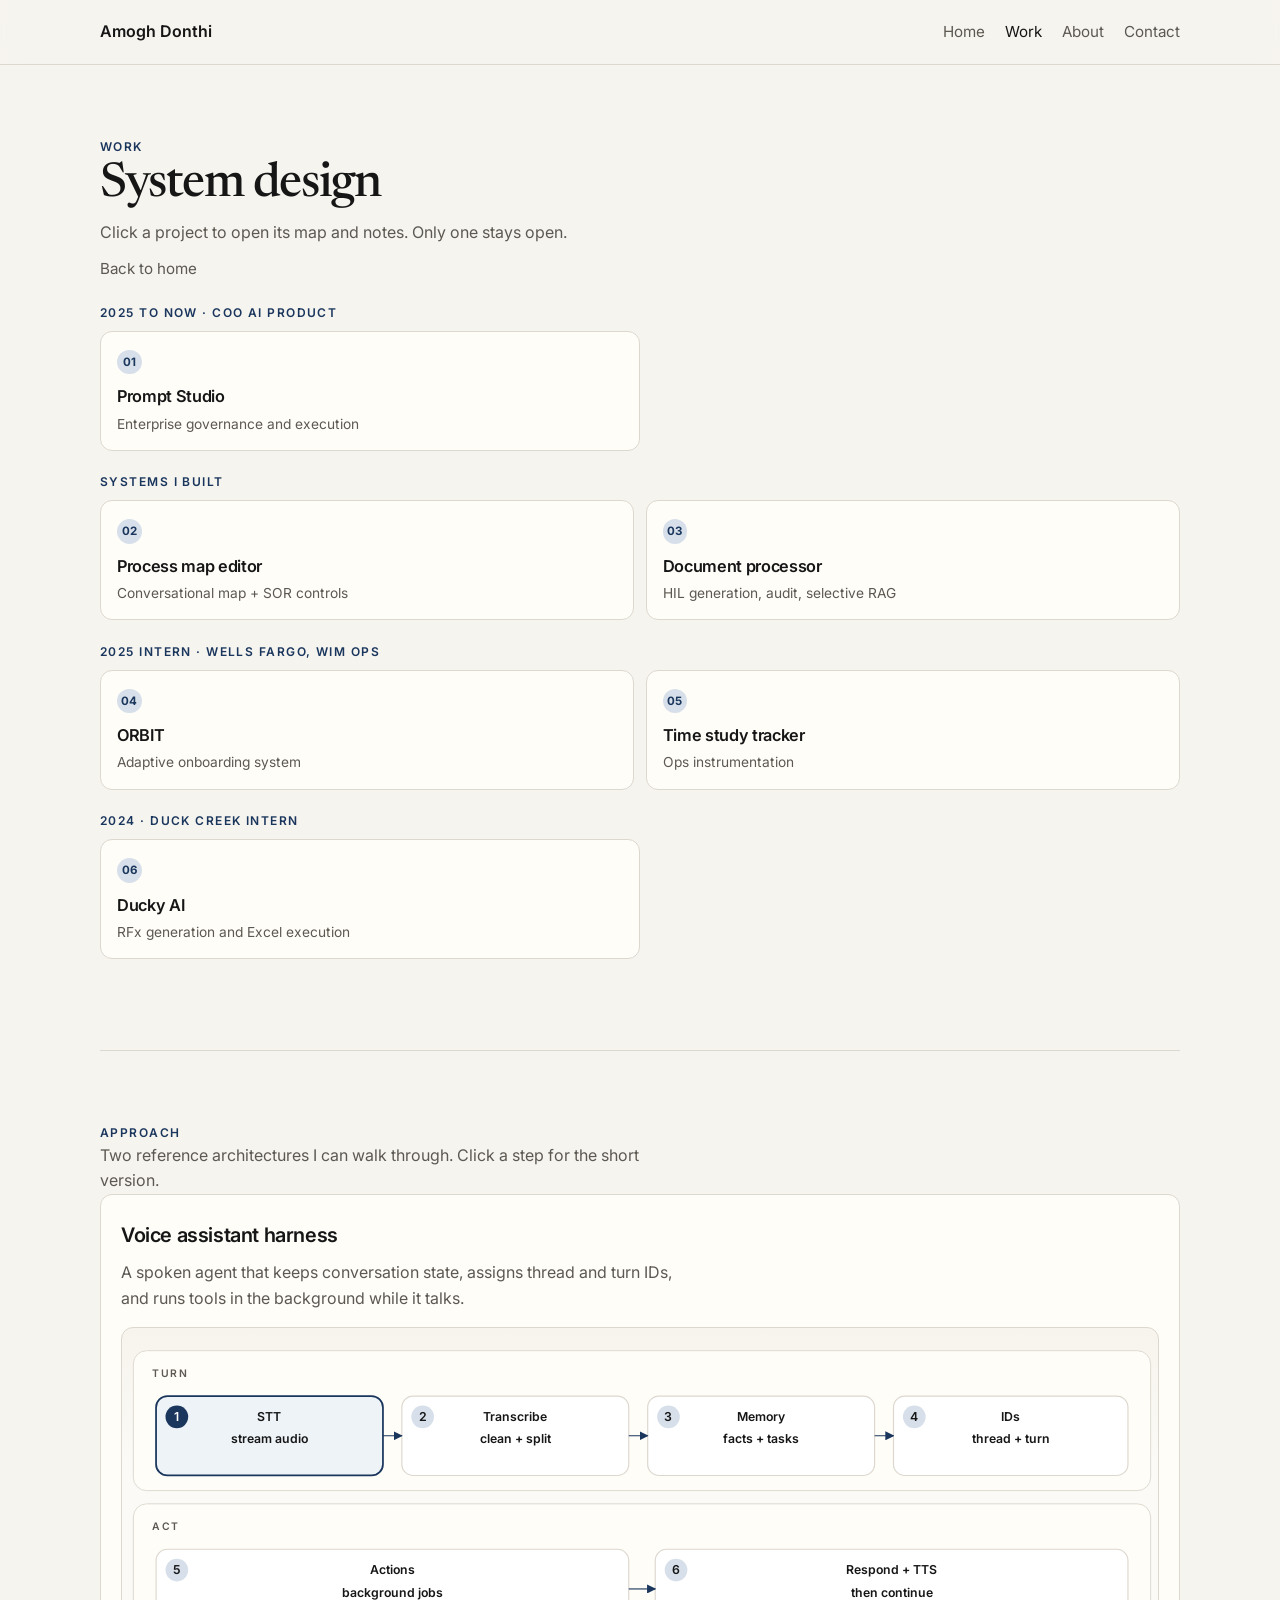
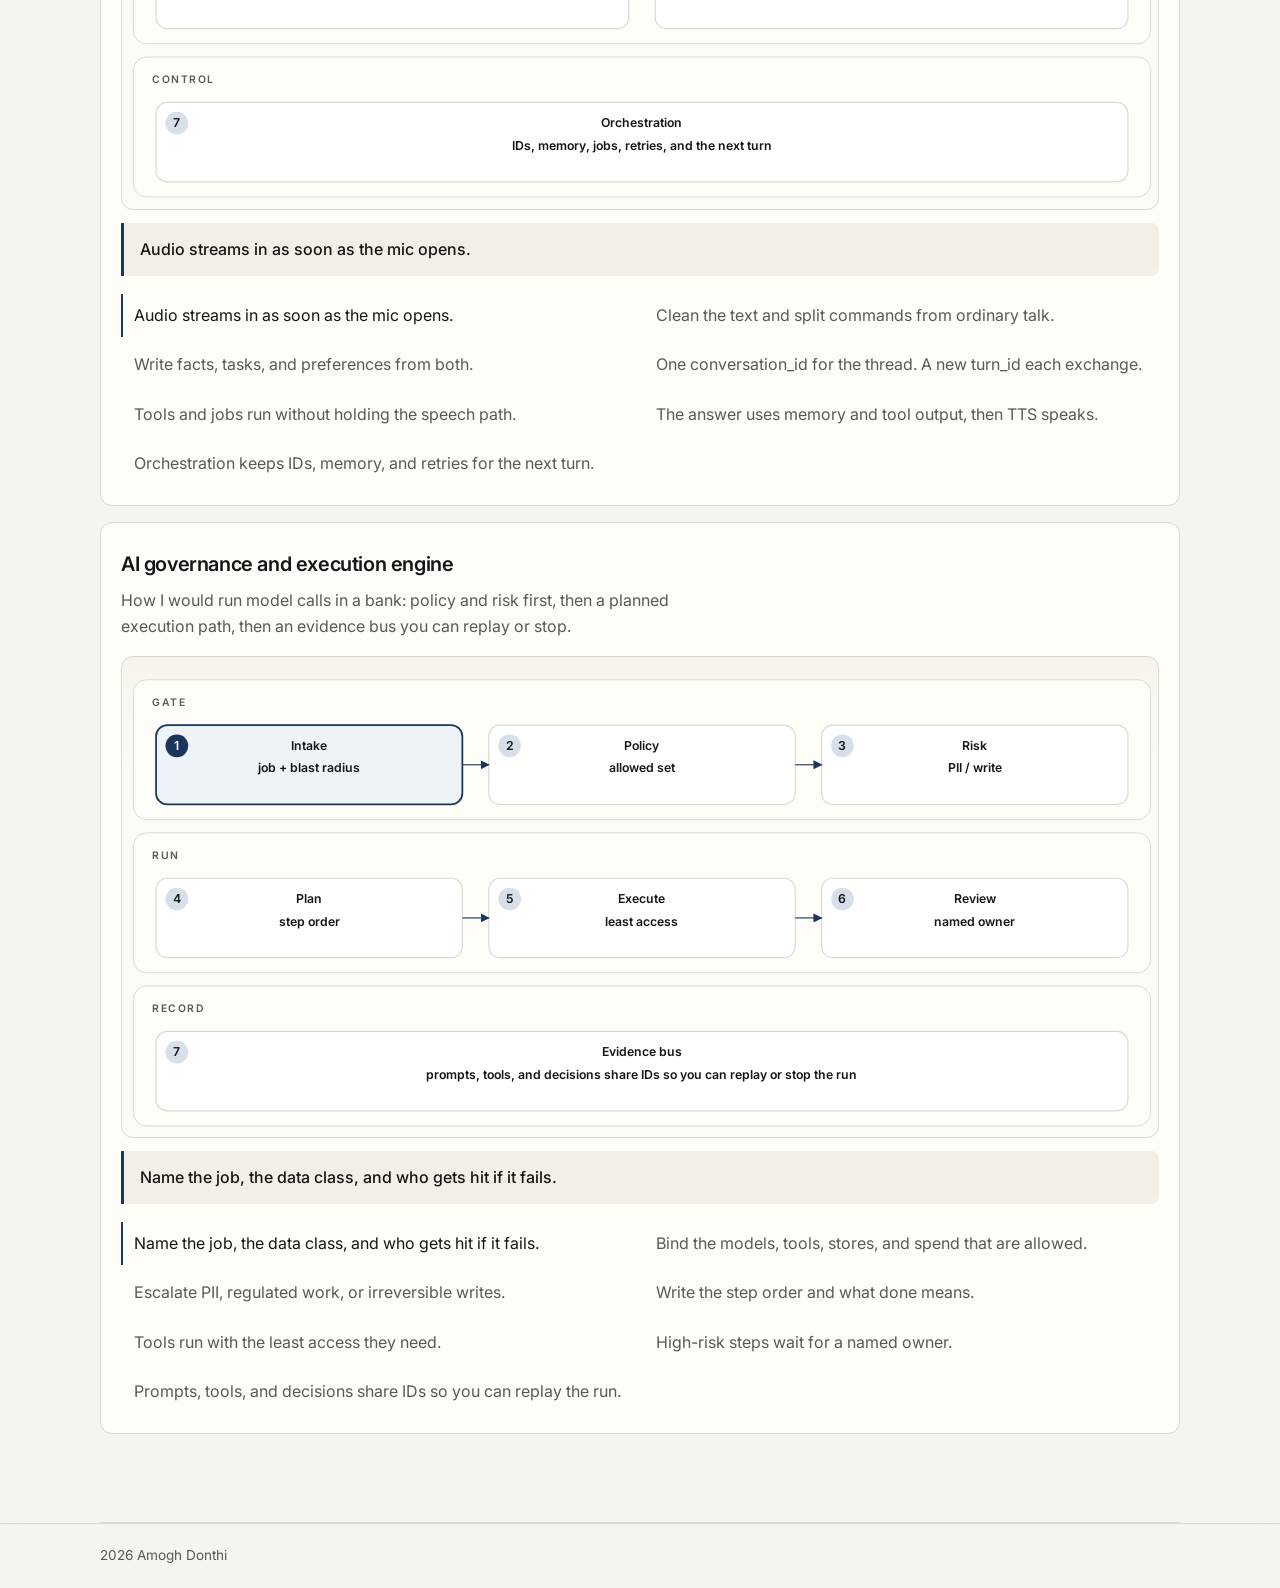
==== commit 9620cc77: "Open one work project at a time and fold the Excel harness into Ducky AI. Co-authored-by: Cursor <cu" ====
--- a/work.html
+++ b/work.html
@@ -33,69 +33,19 @@
       <section id="work" class="wrap">
         <p class="kicker">Work</p>
         <h1 class="page-title">System design</h1>
-        <p class="lede">Newest work first. The map, architecture, and notes change with the project.</p>
+        <p class="lede">Click a project to open its map and notes. Only one stays open.</p>
         <p class="back"><a href="index.html">Back to home</a></p>
 
         <div class="era era-one">
           <p class="era-label">2025 to now · COO AI Product</p>
-          <div class="acc-map" role="tablist" aria-label="Current work">
-            <button type="button" role="tab" aria-selected="true" aria-controls="studio" class="acc-node is-on" data-work-tab="studio">
+          <div class="work-stack" role="tablist" aria-label="Current work">
+            <div class="work-item" data-work-item="studio">
+            <button type="button" role="tab" aria-selected="false" aria-expanded="false" aria-controls="studio" class="acc-node" data-work-tab="studio">
               <span class="acc-num">01</span>
               <strong>Prompt Studio</strong>
               <em>Enterprise governance and execution</em>
             </button>
-          </div>
-        </div>
-
-        <div class="era">
-          <p class="era-label">Systems I built</p>
-          <div class="acc-map" role="tablist" aria-label="Built systems">
-            <button type="button" role="tab" aria-selected="false" aria-controls="maps" class="acc-node" data-work-tab="maps">
-              <span class="acc-num">02</span>
-              <strong>Process map editor</strong>
-              <em>Conversational map + SOR controls</em>
-            </button>
-            <button type="button" role="tab" aria-selected="false" aria-controls="docs" class="acc-node" data-work-tab="docs">
-              <span class="acc-num">03</span>
-              <strong>Document processor</strong>
-              <em>HIL generation, audit, selective RAG</em>
-            </button>
-          </div>
-        </div>
-
-        <div class="era">
-          <p class="era-label">2025 intern · Wells Fargo, WIM Ops</p>
-          <div class="acc-map" role="tablist" aria-label="2025 intern work">
-            <button type="button" role="tab" aria-selected="false" aria-controls="orbit" class="acc-node" data-work-tab="orbit">
-              <span class="acc-num">04</span>
-              <strong>ORBIT</strong>
-              <em>Adaptive onboarding system</em>
-            </button>
-            <button type="button" role="tab" aria-selected="false" aria-controls="tracker" class="acc-node" data-work-tab="tracker">
-              <span class="acc-num">05</span>
-              <strong>Time study tracker</strong>
-              <em>Ops instrumentation</em>
-            </button>
-          </div>
-        </div>
-
-        <div class="era">
-          <p class="era-label">2024 · Duck Creek intern</p>
-          <div class="acc-map" role="tablist" aria-label="2024 work">
-            <button type="button" role="tab" aria-selected="false" aria-controls="ducky" class="acc-node" data-work-tab="ducky">
-              <span class="acc-num">06</span>
-              <strong>Ducky AI</strong>
-              <em>Governed RFx generation</em>
-            </button>
-            <button type="button" role="tab" aria-selected="false" aria-controls="excel" class="acc-node" data-work-tab="excel">
-              <span class="acc-num">07</span>
-              <strong>Excel AI harness</strong>
-              <em>In-workbook execution layer</em>
-            </button>
-          </div>
-        </div>
-
-        <article class="work-panel map" id="studio" data-work-panel="studio">
+            <article class="work-panel map" id="studio" data-work-panel="studio" hidden>
           <p class="kicker">2025 to now · Wells Fargo, COO AI Product</p>
           <h3>Prompt Studio</h3>
           <p class="lede">Enterprise prompt operations for Global Operations: governed design, QA, chaining, and execution across lines of business. ~380,000 hours / year by 2027. Patent pending, co-inventor.</p>
@@ -165,8 +115,162 @@
             <li data-step="hours">The hours model is the 2027 projection from that workflow.</li>
           </ol>
         </article>
-
-        <article class="work-panel map" id="orbit" data-work-panel="orbit" hidden>
+          </div>
+          </div>
+        </div>
+
+        <div class="era">
+          <p class="era-label">Systems I built</p>
+          <div class="work-stack" role="tablist" aria-label="Built systems">
+            <div class="work-item" data-work-item="maps">
+            <button type="button" role="tab" aria-selected="false" aria-controls="maps" class="acc-node" data-work-tab="maps">
+              <span class="acc-num">02</span>
+              <strong>Process map editor</strong>
+              <em>Conversational map + SOR controls</em>
+            </button>
+            <article class="work-panel map" id="maps" data-work-panel="maps" hidden>
+          <p class="kicker">Built system</p>
+          <h3>Process map editor</h3>
+          <p class="lede">A conversational process-map editor. Requirements and source docs become a live graph. Select a node, talk to it or edit it, and the map updates. Then connect a system of record so controls stay aligned with the live process.</p>
+
+          <div class="diagram-shell">
+            <svg class="diagram" viewBox="0 0 1100 508" role="img" aria-labelledby="map-maps">
+              <title id="map-maps">Process map editor</title>
+              <defs>
+                <marker id="am" viewBox="0 0 10 10" refX="9" refY="5" markerWidth="8" markerHeight="8" orient="auto">
+                  <path d="M0 0 L10 5 L0 10 Z" fill="#1a365d" />
+                </marker>
+              </defs>
+              <rect class="band" x="12" y="24" width="1076" height="148" rx="14" />
+              <text class="lane" x="32" y="52">Gather</text>
+              <g class="node is-on" data-step="reqs"><rect x="36" y="72" width="324" height="84" rx="12" /><circle class="badge" cx="58" cy="94" r="12" /><text class="num" x="58" y="98">1</text><text class="ttl" x="198" y="98">Requirements</text><text class="sub" x="198" y="122">scope the process</text></g>
+              <g class="node" data-step="bizdocs"><rect x="388" y="72" width="324" height="84" rx="12" /><circle class="badge" cx="410" cy="94" r="12" /><text class="num" x="410" y="98">2</text><text class="ttl" x="550" y="98">Business docs</text><text class="sub" x="550" y="122">existing write-ups</text></g>
+              <g class="node" data-step="draw"><rect x="740" y="72" width="324" height="84" rx="12" /><circle class="badge" cx="762" cy="94" r="12" /><text class="num" x="762" y="98">3</text><text class="ttl" x="902" y="98">Generate map</text><text class="sub" x="902" y="122">first diagram</text></g>
+              <path class="flow" marker-end="url(#am)" d="M360 114 H388" />
+              <path class="flow" marker-end="url(#am)" d="M712 114 H740" />
+              <rect class="band" x="12" y="186" width="1076" height="148" rx="14" />
+              <text class="lane" x="32" y="214">Edit</text>
+              <g class="node" data-step="select"><rect x="36" y="234" width="324" height="84" rx="12" /><circle class="badge" cx="58" cy="256" r="12" /><text class="num" x="58" y="260">4</text><text class="ttl" x="198" y="260">Select</text><text class="sub" x="198" y="284">click a node</text></g>
+              <g class="node" data-step="talk"><rect x="388" y="234" width="324" height="84" rx="12" /><circle class="badge" cx="410" cy="256" r="12" /><text class="num" x="410" y="260">5</text><text class="ttl" x="550" y="260">Talk or edit</text><text class="sub" x="550" y="284">change the step</text></g>
+              <g class="node" data-step="apply"><rect x="740" y="234" width="324" height="84" rx="12" /><circle class="badge" cx="762" cy="256" r="12" /><text class="num" x="762" y="260">6</text><text class="ttl" x="902" y="260">Apply</text><text class="sub" x="902" y="284">map updates itself</text></g>
+              <path class="flow" marker-end="url(#am)" d="M360 276 H388" />
+              <path class="flow" marker-end="url(#am)" d="M712 276 H740" />
+              <rect class="band" x="12" y="348" width="1076" height="148" rx="14" />
+              <text class="lane" x="32" y="376">Align</text>
+              <g class="node" data-step="sor"><rect x="36" y="396" width="500" height="84" rx="12" /><circle class="badge" cx="58" cy="418" r="12" /><text class="num" x="58" y="422">7</text><text class="ttl" x="286" y="422">Connect SOR</text><text class="sub" x="286" y="446">external system of record</text></g>
+              <g class="node" data-step="controls"><rect x="564" y="396" width="500" height="84" rx="12" /><circle class="badge" cx="586" cy="418" r="12" /><text class="num" x="586" y="422">8</text><text class="ttl" x="814" y="422">Align controls</text><text class="sub" x="814" y="446">map matches the live process</text></g>
+              <path class="flow" marker-end="url(#am)" d="M536 438 H564" />
+            </svg>
+          </div>
+          <p class="step-card">Collect the requirements that name the process.</p>
+
+          <div class="notes">
+            <div>
+              <h4>How it was built</h4>
+              <p>Requirements and existing business docs generate the first process map. You select a node, edit it, or describe the change in language. The diagram updates from that input.</p>
+            </div>
+            <div>
+              <h4>How it scaled</h4>
+              <p>The same map can connect to an external system of record so controls stay aligned with the live process.</p>
+            </div>
+            <div>
+              <h4>Key features</h4>
+              <p>Document intake, conversational node edit, automatic graph updates, and system-of-record control alignment.</p>
+            </div>
+          </div>
+          <ol class="steps">
+            <li data-step="reqs" class="is-on">Collect the requirements that name the process.</li>
+            <li data-step="bizdocs">Pull in the write-ups the team already has.</li>
+            <li data-step="draw">Generate the first process map from that set.</li>
+            <li data-step="select">Click a node on the map.</li>
+            <li data-step="talk">Edit the step or describe the change in language.</li>
+            <li data-step="apply">The diagram updates from that change.</li>
+            <li data-step="sor">Connect an external system of record.</li>
+            <li data-step="controls">Align the map controls with the live process.</li>
+          </ol>
+        </article>
+          </div>
+            <div class="work-item" data-work-item="docs">
+            <button type="button" role="tab" aria-selected="false" aria-controls="docs" class="acc-node" data-work-tab="docs">
+              <span class="acc-num">03</span>
+              <strong>Document processor</strong>
+              <em>HIL generation, audit, selective RAG</em>
+            </button>
+            <article class="work-panel map" id="docs" data-work-panel="docs" hidden>
+          <p class="kicker">Built system</p>
+          <h3>Document processor</h3>
+          <p class="lede">Large-document intake reduced to a minimized reasoning set. That set drives a standard output document, human-in-the-loop review, a full-step audit log, and selective RAG for later agent work.</p>
+
+          <div class="diagram-shell">
+            <svg class="diagram" viewBox="0 0 1100 508" role="img" aria-labelledby="map-docs">
+              <title id="map-docs">Document processor</title>
+              <defs>
+                <marker id="adoc" viewBox="0 0 10 10" refX="9" refY="5" markerWidth="8" markerHeight="8" orient="auto">
+                  <path d="M0 0 L10 5 L0 10 Z" fill="#1a365d" />
+                </marker>
+              </defs>
+              <rect class="band" x="12" y="24" width="1076" height="148" rx="14" />
+              <text class="lane" x="32" y="52">Intake</text>
+              <g class="node is-on" data-step="collect"><rect x="36" y="72" width="324" height="84" rx="12" /><circle class="badge" cx="58" cy="94" r="12" /><text class="num" x="58" y="98">1</text><text class="ttl" x="198" y="98">Collect</text><text class="sub" x="198" y="122">PDFs, sheets, files</text></g>
+              <g class="node" data-step="minimize"><rect x="388" y="72" width="324" height="84" rx="12" /><circle class="badge" cx="410" cy="94" r="12" /><text class="num" x="410" y="98">2</text><text class="ttl" x="550" y="98">Minimize</text><text class="sub" x="550" y="122">working set for reasoning</text></g>
+              <g class="node" data-step="semantic"><rect x="740" y="72" width="324" height="84" rx="12" /><circle class="badge" cx="762" cy="94" r="12" /><text class="num" x="762" y="98">3</text><text class="ttl" x="902" y="98">Semantic store</text><text class="sub" x="902" y="122">reason over the set</text></g>
+              <path class="flow" marker-end="url(#adoc)" d="M360 114 H388" />
+              <path class="flow" marker-end="url(#adoc)" d="M712 114 H740" />
+              <rect class="band" x="12" y="186" width="1076" height="148" rx="14" />
+              <text class="lane" x="32" y="214">Generate</text>
+              <g class="node" data-step="reason"><rect x="36" y="234" width="324" height="84" rx="12" /><circle class="badge" cx="58" cy="256" r="12" /><text class="num" x="58" y="260">4</text><text class="ttl" x="198" y="260">Reason</text><text class="sub" x="198" y="284">over the reduced set</text></g>
+              <g class="node" data-step="output"><rect x="388" y="234" width="324" height="84" rx="12" /><circle class="badge" cx="410" cy="256" r="12" /><text class="num" x="410" y="260">5</text><text class="ttl" x="550" y="260">Standard output</text><text class="sub" x="550" y="284">generated document</text></g>
+              <g class="node" data-step="hil"><rect x="740" y="234" width="324" height="84" rx="12" /><circle class="badge" cx="762" cy="256" r="12" /><text class="num" x="762" y="260">6</text><text class="ttl" x="902" y="260">HIL review</text><text class="sub" x="902" y="284">approve before ship</text></g>
+              <path class="flow" marker-end="url(#adoc)" d="M360 276 H388" />
+              <path class="flow" marker-end="url(#adoc)" d="M712 276 H740" />
+              <rect class="band" x="12" y="348" width="1076" height="148" rx="14" />
+              <text class="lane" x="32" y="376">Govern</text>
+              <g class="node" data-step="audit"><rect x="36" y="396" width="500" height="84" rx="12" /><circle class="badge" cx="58" cy="418" r="12" /><text class="num" x="58" y="422">7</text><text class="ttl" x="286" y="422">Audit log</text><text class="sub" x="286" y="446">intake and creation, every step</text></g>
+              <g class="node" data-step="rag"><rect x="564" y="396" width="500" height="84" rx="12" /><circle class="badge" cx="586" cy="418" r="12" /><text class="num" x="586" y="422">8</text><text class="ttl" x="814" y="422">Selective RAG</text><text class="sub" x="814" y="446">agent handoff</text></g>
+              <path class="flow" marker-end="url(#adoc)" d="M536 438 H564" />
+            </svg>
+          </div>
+          <p class="step-card">Bring in the PDFs, spreadsheets, and other source files.</p>
+
+          <div class="notes">
+            <div>
+              <h4>How it was built</h4>
+              <p>Intake reduces large PDFs and spreadsheets to a smaller working set so the model can reason over them. That set drives a standard output document. A person reviews it before it ships.</p>
+            </div>
+            <div>
+              <h4>How it scaled</h4>
+              <p>Every intake and generation step writes an audit log. The same store can be used as selective RAG when an agent needs the data later.</p>
+            </div>
+            <div>
+              <h4>Key features</h4>
+              <p>Document intake, minimized reasoning set, standard generation, human approval, full-step audit, and selective RAG handoff.</p>
+            </div>
+          </div>
+          <ol class="steps">
+            <li data-step="collect" class="is-on">Bring in the PDFs, spreadsheets, and other source files.</li>
+            <li data-step="minimize">Cut them down to a working set the model can reason over.</li>
+            <li data-step="semantic">Store that set so later steps use the same facts.</li>
+            <li data-step="reason">Reason over the reduced set.</li>
+            <li data-step="output">Generate a standard output document.</li>
+            <li data-step="hil">A person reviews and approves before it ships.</li>
+            <li data-step="audit">Log intake and creation at every step.</li>
+            <li data-step="rag">Use the store as selective RAG when an agent needs the data.</li>
+          </ol>
+        </article>
+          </div>
+          </div>
+        </div>
+
+        <div class="era">
+          <p class="era-label">2025 intern · Wells Fargo, WIM Ops</p>
+          <div class="work-stack" role="tablist" aria-label="2025 intern work">
+            <div class="work-item" data-work-item="orbit">
+            <button type="button" role="tab" aria-selected="false" aria-controls="orbit" class="acc-node" data-work-tab="orbit">
+              <span class="acc-num">04</span>
+              <strong>ORBIT</strong>
+              <em>Adaptive onboarding system</em>
+            </button>
+            <article class="work-panel map" id="orbit" data-work-panel="orbit" hidden>
           <p class="kicker">2025 · Wells Fargo intern, WIM Ops</p>
           <h3>ORBIT</h3>
           <p class="lede">A state-aware onboarding system. Learner profile, content library, progress events, adaptive engine, in-flow mentor, and a manager progress view. $27M to $45M if fully rolled out at 3 to 5 percent ROI.</p>
@@ -230,132 +334,14 @@
             <li data-step="rollout">Full rollout is the $27M to $45M case at 3 to 5 percent ROI.</li>
           </ol>
         </article>
-
-        <article class="work-panel map" id="ducky" data-work-panel="ducky" hidden>
-          <p class="kicker">2024 · Duck Creek intern</p>
-          <h3>Ducky AI</h3>
-          <p class="lede">GenAI RFx generation over a governed corpus. Natural-language query, first-pass draft, then human edit before anything leaves. 90% faster creation.</p>
-
-          <div class="diagram-shell">
-            <svg class="diagram" viewBox="0 0 1100 508" role="img" aria-labelledby="map-ducky">
-              <title id="map-ducky">Ducky AI process map</title>
-              <defs>
-                <marker id="ad" viewBox="0 0 10 10" refX="9" refY="5" markerWidth="8" markerHeight="8" orient="auto">
-                  <path d="M0 0 L10 5 L0 10 Z" fill="#1a365d" />
-                </marker>
-              </defs>
-              <rect class="band" x="12" y="24" width="1076" height="148" rx="14" />
-              <text class="lane" x="32" y="52">Build</text>
-              <g class="node is-on" data-step="corpus"><rect x="36" y="72" width="324" height="84" rx="12" /><circle class="badge" cx="58" cy="94" r="12" /><text class="num" x="58" y="98">1</text><text class="ttl" x="198" y="98">Corpus</text><text class="sub" x="198" y="122">RFx data</text></g>
-              <g class="node" data-step="ask"><rect x="388" y="72" width="324" height="84" rx="12" /><circle class="badge" cx="410" cy="94" r="12" /><text class="num" x="410" y="98">2</text><text class="ttl" x="550" y="98">Ask</text><text class="sub" x="550" y="122">plain language</text></g>
-              <g class="node" data-step="draft"><rect x="740" y="72" width="324" height="84" rx="12" /><circle class="badge" cx="762" cy="94" r="12" /><text class="num" x="762" y="98">3</text><text class="ttl" x="902" y="98">Draft</text><text class="sub" x="902" y="122">GenAI material</text></g>
-              <path class="flow" marker-end="url(#ad)" d="M360 114 H388" />
-              <path class="flow" marker-end="url(#ad)" d="M712 114 H740" />
-              <rect class="band" x="12" y="186" width="1076" height="148" rx="14" />
-              <text class="lane" x="32" y="214">Review</text>
-              <g class="node" data-step="edit"><rect x="36" y="234" width="500" height="84" rx="12" /><circle class="badge" cx="58" cy="256" r="12" /><text class="num" x="58" y="260">4</text><text class="ttl" x="286" y="260">Edit</text><text class="sub" x="286" y="284">human review</text></g>
-              <g class="node" data-step="send"><rect x="564" y="234" width="500" height="84" rx="12" /><circle class="badge" cx="586" cy="256" r="12" /><text class="num" x="586" y="260">5</text><text class="ttl" x="814" y="260">Send</text><text class="sub" x="814" y="284">response package</text></g>
-              <path class="flow" marker-end="url(#ad)" d="M536 276 H564" />
-              <rect class="band" x="12" y="348" width="1076" height="148" rx="14" />
-              <text class="lane" x="32" y="376">Scale</text>
-              <g class="node" data-step="cut"><rect x="36" y="396" width="324" height="84" rx="12" /><circle class="badge" cx="58" cy="418" r="12" /><text class="num" x="58" y="422">6</text><text class="ttl" x="198" y="422">90% faster drafts</text><text class="sub" x="198" y="446">RFx creation time</text></g>
-              <g class="node" data-step="dash"><rect x="388" y="396" width="324" height="84" rx="12" /><circle class="badge" cx="410" cy="418" r="12" /><text class="num" x="410" y="422">7</text><text class="ttl" x="550" y="422">Live dashboard</text><text class="sub" x="550" y="446">discovery metrics</text></g>
-              <g class="node" data-step="sf"><rect x="740" y="396" width="324" height="84" rx="12" /><circle class="badge" cx="762" cy="418" r="12" /><text class="num" x="762" y="422">8</text><text class="ttl" x="902" y="422">Salesforce reports</text><text class="sub" x="902" y="446">83% less time, 200+ demos</text></g>
-              <path class="flow" marker-end="url(#ad)" d="M360 438 H388" />
-              <path class="flow" marker-end="url(#ad)" d="M712 438 H740" />
-            </svg>
-          </div>
-          <p class="step-card">Load the RFx set the team already has.</p>
-
-          <div class="notes">
-            <div>
-              <h4>How it was built</h4>
-              <p>I put the team's RFx corpus behind a natural-language query, generated a first-pass draft, then required a human edit before the package left.</p>
-            </div>
-            <div>
-              <h4>How it scaled</h4>
-              <p>Draft time dropped 90 percent. The same internship also shipped a discovery dashboard and Salesforce reporting used on more than 200 demos a month, cutting validation time 83 percent.</p>
-            </div>
-            <div>
-              <h4>Key features</h4>
-              <p>Governed corpus query, draft generation, human review gate, live discovery metrics, and Salesforce-backed validation.</p>
-            </div>
-          </div>
-          <ol class="steps">
-            <li data-step="corpus" class="is-on">Load the RFx set the team already has.</li>
-            <li data-step="ask">Ask for a section in ordinary language.</li>
-            <li data-step="draft">The model writes the first pass.</li>
-            <li data-step="edit">A person edits before it leaves the building.</li>
-            <li data-step="send">The package goes out as a normal RFx response.</li>
-            <li data-step="cut">Creation time dropped 90 percent.</li>
-            <li data-step="dash">A live dashboard showed discovery impact.</li>
-            <li data-step="sf">Salesforce reporting cut validation time 83 percent.</li>
-          </ol>
-        </article>
-
-        <article class="work-panel map" id="excel" data-work-panel="excel" hidden>
-          <p class="kicker">2024 · Duck Creek intern</p>
-          <h3>Excel AI harness</h3>
-          <p class="lede">An in-workbook AI execution layer. VBA sends sheet context to a model, then runs the returned code in Excel. I built this in 2024, ahead of Copilot in Excel.</p>
-
-          <div class="diagram-shell">
-            <svg class="diagram" viewBox="0 0 1100 508" role="img" aria-labelledby="map-excel">
-              <title id="map-excel">Excel AI harness</title>
-              <defs>
-                <marker id="ax" viewBox="0 0 10 10" refX="9" refY="5" markerWidth="8" markerHeight="8" orient="auto">
-                  <path d="M0 0 L10 5 L0 10 Z" fill="#1a365d" />
-                </marker>
-              </defs>
-              <rect class="band" x="12" y="24" width="1076" height="148" rx="14" />
-              <text class="lane" x="32" y="52">Ask</text>
-              <g class="node is-on" data-step="ctx"><rect x="36" y="72" width="324" height="84" rx="12" /><circle class="badge" cx="58" cy="94" r="12" /><text class="num" x="58" y="98">1</text><text class="ttl" x="198" y="98">Sheet context</text><text class="sub" x="198" y="122">range + workbook</text></g>
-              <g class="node" data-step="prompt"><rect x="388" y="72" width="324" height="84" rx="12" /><circle class="badge" cx="410" cy="94" r="12" /><text class="num" x="410" y="98">2</text><text class="ttl" x="550" y="98">Prompt</text><text class="sub" x="550" y="122">what to do in Excel</text></g>
-              <g class="node" data-step="api"><rect x="740" y="72" width="324" height="84" rx="12" /><circle class="badge" cx="762" cy="94" r="12" /><text class="num" x="762" y="98">3</text><text class="ttl" x="902" y="98">AI API</text><text class="sub" x="902" y="122">VBA HTTP call</text></g>
-              <path class="flow" marker-end="url(#ax)" d="M360 114 H388" />
-              <path class="flow" marker-end="url(#ax)" d="M712 114 H740" />
-              <rect class="band" x="12" y="186" width="1076" height="148" rx="14" />
-              <text class="lane" x="32" y="214">Execute</text>
-              <g class="node" data-step="code"><rect x="36" y="234" width="324" height="84" rx="12" /><circle class="badge" cx="58" cy="256" r="12" /><text class="num" x="58" y="260">4</text><text class="ttl" x="198" y="260">Returned code</text><text class="sub" x="198" y="284">commands from the model</text></g>
-              <g class="node" data-step="runvba"><rect x="388" y="234" width="324" height="84" rx="12" /><circle class="badge" cx="410" cy="256" r="12" /><text class="num" x="410" y="260">5</text><text class="ttl" x="550" y="260">Run in VBA</text><text class="sub" x="550" y="284">execute in the sheet</text></g>
-              <g class="node" data-step="write"><rect x="740" y="234" width="324" height="84" rx="12" /><circle class="badge" cx="762" cy="256" r="12" /><text class="num" x="762" y="260">6</text><text class="ttl" x="902" y="260">Write cells</text><text class="sub" x="902" y="284">result in the workbook</text></g>
-              <path class="flow" marker-end="url(#ax)" d="M360 276 H388" />
-              <path class="flow" marker-end="url(#ax)" d="M712 276 H740" />
-              <rect class="band" x="12" y="348" width="1076" height="148" rx="14" />
-              <text class="lane" x="32" y="376">Use</text>
-              <g class="node" data-step="cmd"><rect x="36" y="396" width="500" height="84" rx="12" /><circle class="badge" cx="58" cy="418" r="12" /><text class="num" x="58" y="422">7</text><text class="ttl" x="286" y="422">In-sheet commands</text><text class="sub" x="286" y="446">ask, then the sheet changes</text></g>
-              <g class="node" data-step="harness"><rect x="564" y="396" width="500" height="84" rx="12" /><circle class="badge" cx="586" cy="418" r="12" /><text class="num" x="586" y="422">8</text><text class="ttl" x="814" y="422">Excel harness</text><text class="sub" x="814" y="446">2024, before Copilot in Excel</text></g>
-              <path class="flow" marker-end="url(#ax)" d="M536 438 H564" />
-            </svg>
-          </div>
-          <p class="step-card">Read the active range and workbook context.</p>
-
-          <div class="notes">
-            <div>
-              <h4>How it was built</h4>
-              <p>A VBA macro sends range and workbook context to an AI API. The model returns commands as code. The macro executes those commands in Excel and writes the result back to the sheet.</p>
-            </div>
-            <div>
-              <h4>How it scaled</h4>
-              <p>The same execution layer can fill, format, or calculate from a prompt without leaving the workbook.</p>
-            </div>
-            <div>
-              <h4>Key features</h4>
-              <p>Sheet-context capture, VBA-to-API call, in-sheet code execution, and iterative commands from the workbook.</p>
-            </div>
-          </div>
-          <ol class="steps">
-            <li data-step="ctx" class="is-on">Read the active range and workbook context.</li>
-            <li data-step="prompt">Say what should happen in the sheet.</li>
-            <li data-step="api">The VBA macro calls the AI API.</li>
-            <li data-step="code">The model returns commands as code.</li>
-            <li data-step="runvba">VBA executes those commands in Excel.</li>
-            <li data-step="write">The result lands in the workbook cells.</li>
-            <li data-step="cmd">You stay in the sheet and keep asking.</li>
-            <li data-step="harness">This was an Excel harness I built in 2024, ahead of Copilot in Excel.</li>
-          </ol>
-        </article>
-
-        <article class="work-panel map" id="tracker" data-work-panel="tracker" hidden>
+          </div>
+            <div class="work-item" data-work-item="tracker">
+            <button type="button" role="tab" aria-selected="false" aria-controls="tracker" class="acc-node" data-work-tab="tracker">
+              <span class="acc-num">05</span>
+              <strong>Time study tracker</strong>
+              <em>Ops instrumentation</em>
+            </button>
+            <article class="work-panel map" id="tracker" data-work-panel="tracker" hidden>
           <p class="kicker">2025 · Wells Fargo intern, WIM Ops</p>
           <h3>Time study tracker</h3>
           <p class="lede">Ops instrumentation in VBA: track, log, and notate a running study, write fields to cells, then tabulate and chart the selection. Throughput went from 2 studies a week to 8. ~$300K soft save. I also automated CDSC worksheets from 5 hours to 3.</p>
@@ -419,130 +405,93 @@
             <li data-step="cdsc-hours">CDSC prep dropped from five hours to three.</li>
           </ol>
         </article>
-
-        <article class="work-panel map" id="maps" data-work-panel="maps" hidden>
-          <p class="kicker">Built system</p>
-          <h3>Process map editor</h3>
-          <p class="lede">A conversational process-map editor. Requirements and source docs become a live graph. Select a node, talk to it or edit it, and the map updates. Then connect a system of record so controls stay aligned with the live process.</p>
-
-          <div class="diagram-shell">
-            <svg class="diagram" viewBox="0 0 1100 508" role="img" aria-labelledby="map-maps">
-              <title id="map-maps">Process map editor</title>
-              <defs>
-                <marker id="am" viewBox="0 0 10 10" refX="9" refY="5" markerWidth="8" markerHeight="8" orient="auto">
-                  <path d="M0 0 L10 5 L0 10 Z" fill="#1a365d" />
-                </marker>
-              </defs>
-              <rect class="band" x="12" y="24" width="1076" height="148" rx="14" />
-              <text class="lane" x="32" y="52">Gather</text>
-              <g class="node is-on" data-step="reqs"><rect x="36" y="72" width="324" height="84" rx="12" /><circle class="badge" cx="58" cy="94" r="12" /><text class="num" x="58" y="98">1</text><text class="ttl" x="198" y="98">Requirements</text><text class="sub" x="198" y="122">scope the process</text></g>
-              <g class="node" data-step="bizdocs"><rect x="388" y="72" width="324" height="84" rx="12" /><circle class="badge" cx="410" cy="94" r="12" /><text class="num" x="410" y="98">2</text><text class="ttl" x="550" y="98">Business docs</text><text class="sub" x="550" y="122">existing write-ups</text></g>
-              <g class="node" data-step="draw"><rect x="740" y="72" width="324" height="84" rx="12" /><circle class="badge" cx="762" cy="94" r="12" /><text class="num" x="762" y="98">3</text><text class="ttl" x="902" y="98">Generate map</text><text class="sub" x="902" y="122">first diagram</text></g>
-              <path class="flow" marker-end="url(#am)" d="M360 114 H388" />
-              <path class="flow" marker-end="url(#am)" d="M712 114 H740" />
-              <rect class="band" x="12" y="186" width="1076" height="148" rx="14" />
-              <text class="lane" x="32" y="214">Edit</text>
-              <g class="node" data-step="select"><rect x="36" y="234" width="324" height="84" rx="12" /><circle class="badge" cx="58" cy="256" r="12" /><text class="num" x="58" y="260">4</text><text class="ttl" x="198" y="260">Select</text><text class="sub" x="198" y="284">click a node</text></g>
-              <g class="node" data-step="talk"><rect x="388" y="234" width="324" height="84" rx="12" /><circle class="badge" cx="410" cy="256" r="12" /><text class="num" x="410" y="260">5</text><text class="ttl" x="550" y="260">Talk or edit</text><text class="sub" x="550" y="284">change the step</text></g>
-              <g class="node" data-step="apply"><rect x="740" y="234" width="324" height="84" rx="12" /><circle class="badge" cx="762" cy="256" r="12" /><text class="num" x="762" y="260">6</text><text class="ttl" x="902" y="260">Apply</text><text class="sub" x="902" y="284">map updates itself</text></g>
-              <path class="flow" marker-end="url(#am)" d="M360 276 H388" />
-              <path class="flow" marker-end="url(#am)" d="M712 276 H740" />
-              <rect class="band" x="12" y="348" width="1076" height="148" rx="14" />
-              <text class="lane" x="32" y="376">Align</text>
-              <g class="node" data-step="sor"><rect x="36" y="396" width="500" height="84" rx="12" /><circle class="badge" cx="58" cy="418" r="12" /><text class="num" x="58" y="422">7</text><text class="ttl" x="286" y="422">Connect SOR</text><text class="sub" x="286" y="446">external system of record</text></g>
-              <g class="node" data-step="controls"><rect x="564" y="396" width="500" height="84" rx="12" /><circle class="badge" cx="586" cy="418" r="12" /><text class="num" x="586" y="422">8</text><text class="ttl" x="814" y="422">Align controls</text><text class="sub" x="814" y="446">map matches the live process</text></g>
-              <path class="flow" marker-end="url(#am)" d="M536 438 H564" />
-            </svg>
-          </div>
-          <p class="step-card">Collect the requirements that name the process.</p>
+          </div>
+          </div>
+        </div>
+
+        <div class="era era-one">
+          <p class="era-label">2024 · Duck Creek intern</p>
+          <div class="work-stack" role="tablist" aria-label="2024 work">
+            <div class="work-item" data-work-item="ducky">
+            <button type="button" role="tab" aria-selected="false" aria-expanded="false" aria-controls="ducky" class="acc-node" data-work-tab="ducky">
+              <span class="acc-num">06</span>
+              <strong>Ducky AI</strong>
+              <em>RFx generation and Excel execution</em>
+            </button>
+            <article class="work-panel map" id="ducky" data-work-panel="ducky" hidden>
+          <p class="kicker">2024 · Duck Creek intern</p>
+          <h3>Ducky AI</h3>
+          <p class="lede">Governed RFx generation in Excel. A VBA harness calls the model, runs the returned code on the sheet, and writes the result back. That is how I drafted, acted on, and executed RFx work cheaper and faster. 90% faster creation.</p>
+
+          <div class="diagram-shell">
+            <svg class="diagram" viewBox="0 0 1100 508" role="img" aria-labelledby="map-ducky">
+              <title id="map-ducky">Ducky AI process map</title>
+              <defs>
+                <marker id="ad" viewBox="0 0 10 10" refX="9" refY="5" markerWidth="8" markerHeight="8" orient="auto">
+                  <path d="M0 0 L10 5 L0 10 Z" fill="#1a365d" />
+                </marker>
+              </defs>
+              <rect class="band" x="12" y="24" width="1076" height="148" rx="14" />
+              <text class="lane" x="32" y="52">Build</text>
+              <g class="node is-on" data-step="corpus"><rect x="36" y="72" width="324" height="84" rx="12" /><circle class="badge" cx="58" cy="94" r="12" /><text class="num" x="58" y="98">1</text><text class="ttl" x="198" y="98">Corpus</text><text class="sub" x="198" y="122">RFx data</text></g>
+              <g class="node" data-step="ask"><rect x="388" y="72" width="324" height="84" rx="12" /><circle class="badge" cx="410" cy="94" r="12" /><text class="num" x="410" y="98">2</text><text class="ttl" x="550" y="98">Ask</text><text class="sub" x="550" y="122">plain language</text></g>
+              <g class="node" data-step="draft"><rect x="740" y="72" width="324" height="84" rx="12" /><circle class="badge" cx="762" cy="94" r="12" /><text class="num" x="762" y="98">3</text><text class="ttl" x="902" y="98">Draft</text><text class="sub" x="902" y="122">GenAI material</text></g>
+              <path class="flow" marker-end="url(#ad)" d="M360 114 H388" />
+              <path class="flow" marker-end="url(#ad)" d="M712 114 H740" />
+              <rect class="band" x="12" y="186" width="1076" height="148" rx="14" />
+              <text class="lane" x="32" y="214">Execute</text>
+              <g class="node" data-step="harness"><rect x="36" y="234" width="324" height="84" rx="12" /><circle class="badge" cx="58" cy="256" r="12" /><text class="num" x="58" y="260">4</text><text class="ttl" x="198" y="260">Excel harness</text><text class="sub" x="198" y="284">VBA to the model</text></g>
+              <g class="node" data-step="runvba"><rect x="388" y="234" width="324" height="84" rx="12" /><circle class="badge" cx="410" cy="256" r="12" /><text class="num" x="410" y="260">5</text><text class="ttl" x="550" y="260">Run in sheet</text><text class="sub" x="550" y="284">execute returned code</text></g>
+              <g class="node" data-step="write"><rect x="740" y="234" width="324" height="84" rx="12" /><circle class="badge" cx="762" cy="256" r="12" /><text class="num" x="762" y="260">6</text><text class="ttl" x="902" y="260">Write results</text><text class="sub" x="902" y="284">action on RFx data</text></g>
+              <path class="flow" marker-end="url(#ad)" d="M360 276 H388" />
+              <path class="flow" marker-end="url(#ad)" d="M712 276 H740" />
+              <rect class="band" x="12" y="348" width="1076" height="148" rx="14" />
+              <text class="lane" x="32" y="376">Ship</text>
+              <g class="node" data-step="edit"><rect x="36" y="396" width="324" height="84" rx="12" /><circle class="badge" cx="58" cy="418" r="12" /><text class="num" x="58" y="422">7</text><text class="ttl" x="198" y="422">Edit</text><text class="sub" x="198" y="446">human review</text></g>
+              <g class="node" data-step="cut"><rect x="388" y="396" width="324" height="84" rx="12" /><circle class="badge" cx="410" cy="418" r="12" /><text class="num" x="410" y="422">8</text><text class="ttl" x="550" y="422">Cheaper, faster</text><text class="sub" x="550" y="446">90% faster drafts</text></g>
+              <g class="node" data-step="sf"><rect x="740" y="396" width="324" height="84" rx="12" /><circle class="badge" cx="762" cy="418" r="12" /><text class="num" x="762" y="422">9</text><text class="ttl" x="902" y="422">Salesforce reports</text><text class="sub" x="902" y="446">83% less time, 200+ demos</text></g>
+              <path class="flow" marker-end="url(#ad)" d="M360 438 H388" />
+              <path class="flow" marker-end="url(#ad)" d="M712 438 H740" />
+            </svg>
+          </div>
+          <p class="step-card">Load the RFx set the team already has.</p>
 
           <div class="notes">
             <div>
               <h4>How it was built</h4>
-              <p>Requirements and existing business docs generate the first process map. You select a node, edit it, or describe the change in language. The diagram updates from that input.</p>
+              <p>Ducky AI ran in Excel. I put the RFx corpus behind a natural-language query. A VBA macro sent sheet context to an AI API, executed the returned code, and wrote results into the workbook. A person edited before the package left.</p>
             </div>
             <div>
               <h4>How it scaled</h4>
-              <p>The same map can connect to an external system of record so controls stay aligned with the live process.</p>
+              <p>Draft time dropped 90 percent. The same harness let the team act on RFx data in the sheet, cheaper and faster. Salesforce reporting on 200+ demos a month cut validation time 83 percent.</p>
             </div>
             <div>
               <h4>Key features</h4>
-              <p>Document intake, conversational node edit, automatic graph updates, and system-of-record control alignment.</p>
-            </div>
-          </div>
-          <ol class="steps">
-            <li data-step="reqs" class="is-on">Collect the requirements that name the process.</li>
-            <li data-step="bizdocs">Pull in the write-ups the team already has.</li>
-            <li data-step="draw">Generate the first process map from that set.</li>
-            <li data-step="select">Click a node on the map.</li>
-            <li data-step="talk">Edit the step or describe the change in language.</li>
-            <li data-step="apply">The diagram updates from that change.</li>
-            <li data-step="sor">Connect an external system of record.</li>
-            <li data-step="controls">Align the map controls with the live process.</li>
-          </ol>
-        </article>
-
-        <article class="work-panel map" id="docs" data-work-panel="docs" hidden>
-          <p class="kicker">Built system</p>
-          <h3>Document processor</h3>
-          <p class="lede">Large-document intake reduced to a minimized reasoning set. That set drives a standard output document, human-in-the-loop review, a full-step audit log, and selective RAG for later agent work.</p>
-
-          <div class="diagram-shell">
-            <svg class="diagram" viewBox="0 0 1100 508" role="img" aria-labelledby="map-docs">
-              <title id="map-docs">Document processor</title>
-              <defs>
-                <marker id="adoc" viewBox="0 0 10 10" refX="9" refY="5" markerWidth="8" markerHeight="8" orient="auto">
-                  <path d="M0 0 L10 5 L0 10 Z" fill="#1a365d" />
-                </marker>
-              </defs>
-              <rect class="band" x="12" y="24" width="1076" height="148" rx="14" />
-              <text class="lane" x="32" y="52">Intake</text>
-              <g class="node is-on" data-step="collect"><rect x="36" y="72" width="324" height="84" rx="12" /><circle class="badge" cx="58" cy="94" r="12" /><text class="num" x="58" y="98">1</text><text class="ttl" x="198" y="98">Collect</text><text class="sub" x="198" y="122">PDFs, sheets, files</text></g>
-              <g class="node" data-step="minimize"><rect x="388" y="72" width="324" height="84" rx="12" /><circle class="badge" cx="410" cy="94" r="12" /><text class="num" x="410" y="98">2</text><text class="ttl" x="550" y="98">Minimize</text><text class="sub" x="550" y="122">working set for reasoning</text></g>
-              <g class="node" data-step="semantic"><rect x="740" y="72" width="324" height="84" rx="12" /><circle class="badge" cx="762" cy="94" r="12" /><text class="num" x="762" y="98">3</text><text class="ttl" x="902" y="98">Semantic store</text><text class="sub" x="902" y="122">reason over the set</text></g>
-              <path class="flow" marker-end="url(#adoc)" d="M360 114 H388" />
-              <path class="flow" marker-end="url(#adoc)" d="M712 114 H740" />
-              <rect class="band" x="12" y="186" width="1076" height="148" rx="14" />
-              <text class="lane" x="32" y="214">Generate</text>
-              <g class="node" data-step="reason"><rect x="36" y="234" width="324" height="84" rx="12" /><circle class="badge" cx="58" cy="256" r="12" /><text class="num" x="58" y="260">4</text><text class="ttl" x="198" y="260">Reason</text><text class="sub" x="198" y="284">over the reduced set</text></g>
-              <g class="node" data-step="output"><rect x="388" y="234" width="324" height="84" rx="12" /><circle class="badge" cx="410" cy="256" r="12" /><text class="num" x="410" y="260">5</text><text class="ttl" x="550" y="260">Standard output</text><text class="sub" x="550" y="284">generated document</text></g>
-              <g class="node" data-step="hil"><rect x="740" y="234" width="324" height="84" rx="12" /><circle class="badge" cx="762" cy="256" r="12" /><text class="num" x="762" y="260">6</text><text class="ttl" x="902" y="260">HIL review</text><text class="sub" x="902" y="284">approve before ship</text></g>
-              <path class="flow" marker-end="url(#adoc)" d="M360 276 H388" />
-              <path class="flow" marker-end="url(#adoc)" d="M712 276 H740" />
-              <rect class="band" x="12" y="348" width="1076" height="148" rx="14" />
-              <text class="lane" x="32" y="376">Govern</text>
-              <g class="node" data-step="audit"><rect x="36" y="396" width="500" height="84" rx="12" /><circle class="badge" cx="58" cy="418" r="12" /><text class="num" x="58" y="422">7</text><text class="ttl" x="286" y="422">Audit log</text><text class="sub" x="286" y="446">intake and creation, every step</text></g>
-              <g class="node" data-step="rag"><rect x="564" y="396" width="500" height="84" rx="12" /><circle class="badge" cx="586" cy="418" r="12" /><text class="num" x="586" y="422">8</text><text class="ttl" x="814" y="422">Selective RAG</text><text class="sub" x="814" y="446">agent handoff</text></g>
-              <path class="flow" marker-end="url(#adoc)" d="M536 438 H564" />
-            </svg>
-          </div>
-          <p class="step-card">Bring in the PDFs, spreadsheets, and other source files.</p>
-
-          <div class="notes">
-            <div>
-              <h4>How it was built</h4>
-              <p>Intake reduces large PDFs and spreadsheets to a smaller working set so the model can reason over them. That set drives a standard output document. A person reviews it before it ships.</p>
-            </div>
-            <div>
-              <h4>How it scaled</h4>
-              <p>Every intake and generation step writes an audit log. The same store can be used as selective RAG when an agent needs the data later.</p>
-            </div>
-            <div>
-              <h4>Key features</h4>
-              <p>Document intake, minimized reasoning set, standard generation, human approval, full-step audit, and selective RAG handoff.</p>
-            </div>
-          </div>
-          <ol class="steps">
-            <li data-step="collect" class="is-on">Bring in the PDFs, spreadsheets, and other source files.</li>
-            <li data-step="minimize">Cut them down to a working set the model can reason over.</li>
-            <li data-step="semantic">Store that set so later steps use the same facts.</li>
-            <li data-step="reason">Reason over the reduced set.</li>
-            <li data-step="output">Generate a standard output document.</li>
-            <li data-step="hil">A person reviews and approves before it ships.</li>
-            <li data-step="audit">Log intake and creation at every step.</li>
-            <li data-step="rag">Use the store as selective RAG when an agent needs the data.</li>
-          </ol>
-        </article>
+              <p>Governed corpus query, VBA execution harness, in-sheet results on RFx data, human review gate, and Salesforce-backed validation.</p>
+            </div>
+          </div>
+          <ol class="steps">
+            <li data-step="corpus" class="is-on">Load the RFx set the team already has.</li>
+            <li data-step="ask">Ask for a section or an action in ordinary language.</li>
+            <li data-step="draft">The model writes the first pass.</li>
+            <li data-step="harness">VBA sends sheet context to the API.</li>
+            <li data-step="runvba">The macro runs the returned code in Excel.</li>
+            <li data-step="write">Results land in the workbook. That is the action on the RFx data.</li>
+            <li data-step="edit">A person edits before it leaves the building.</li>
+            <li data-step="cut">Creation time dropped 90 percent. Execution stayed in the sheet, cheaper and faster.</li>
+            <li data-step="sf">Salesforce reporting cut validation time 83 percent.</li>
+          </ol>
+        </article>
+          </div>
+          </div>
+        </div>
+
+
+
+
+
+
+
       </section>
 
       <section id="approach" class="wrap">
--- a/styles.css
+++ b/styles.css
@@ -271,11 +271,31 @@
   font-weight: 600;
 }
 
-.acc-map {
+.acc-map,
+.work-stack {
   display: grid;
   grid-template-columns: 1fr 1fr;
   gap: 0.7rem;
   margin: 0 0 0.2rem;
+}
+
+.work-item {
+  display: flex;
+  flex-direction: column;
+  gap: 0.7rem;
+  min-width: 0;
+}
+
+.work-item.is-open {
+  grid-column: 1 / -1;
+}
+
+.work-item {
+  scroll-margin-top: 88px;
+}
+
+.era:has(.work-item.is-open) .work-stack {
+  max-width: none;
 }
 
 .acc-node {
@@ -571,12 +591,18 @@
     align-items: start;
   }
 
-  .acc-map {
+  .acc-map,
+  .work-stack {
     grid-template-columns: 1fr 1fr;
   }
 
-  .era-one .acc-map {
+  .era-one .acc-map,
+  .era-one .work-stack {
     grid-template-columns: 1fr;
     max-width: 50%;
   }
-}
+
+  .era-one .work-item.is-open {
+    max-width: none;
+  }
+}
